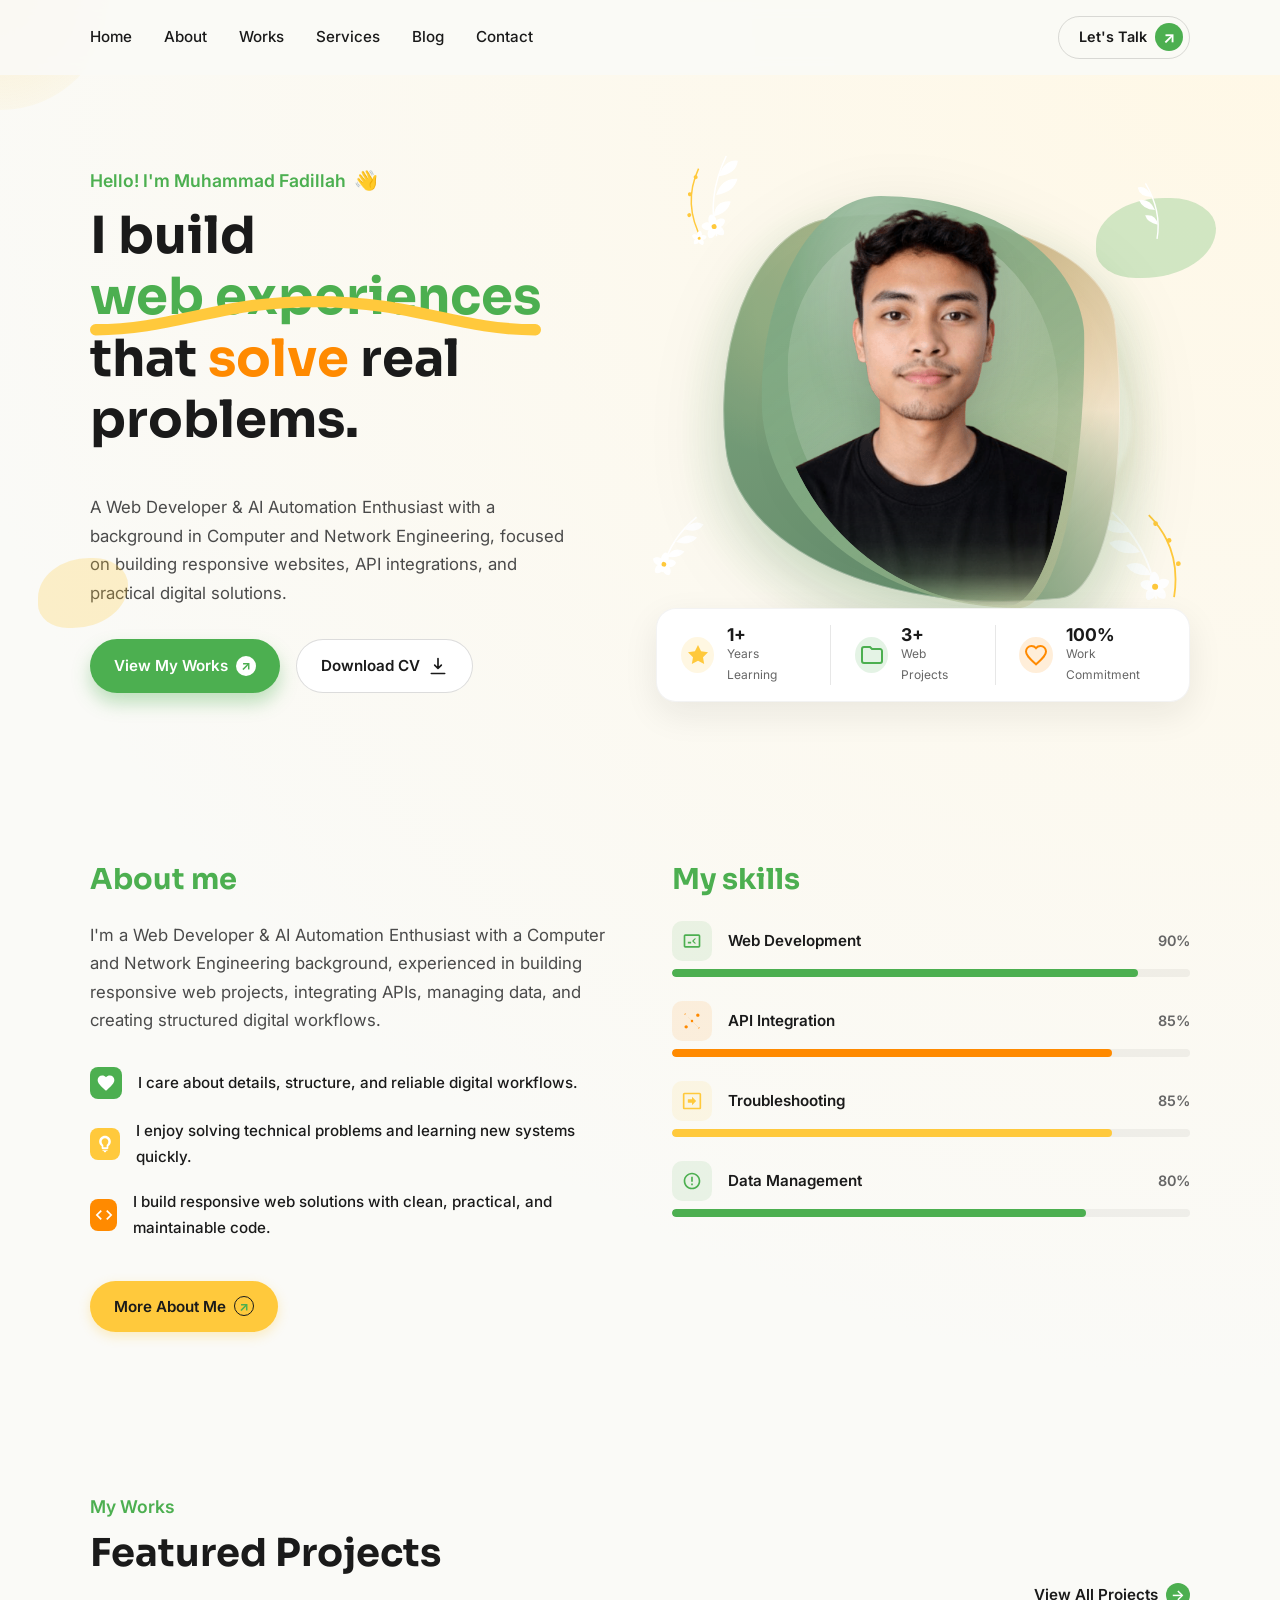
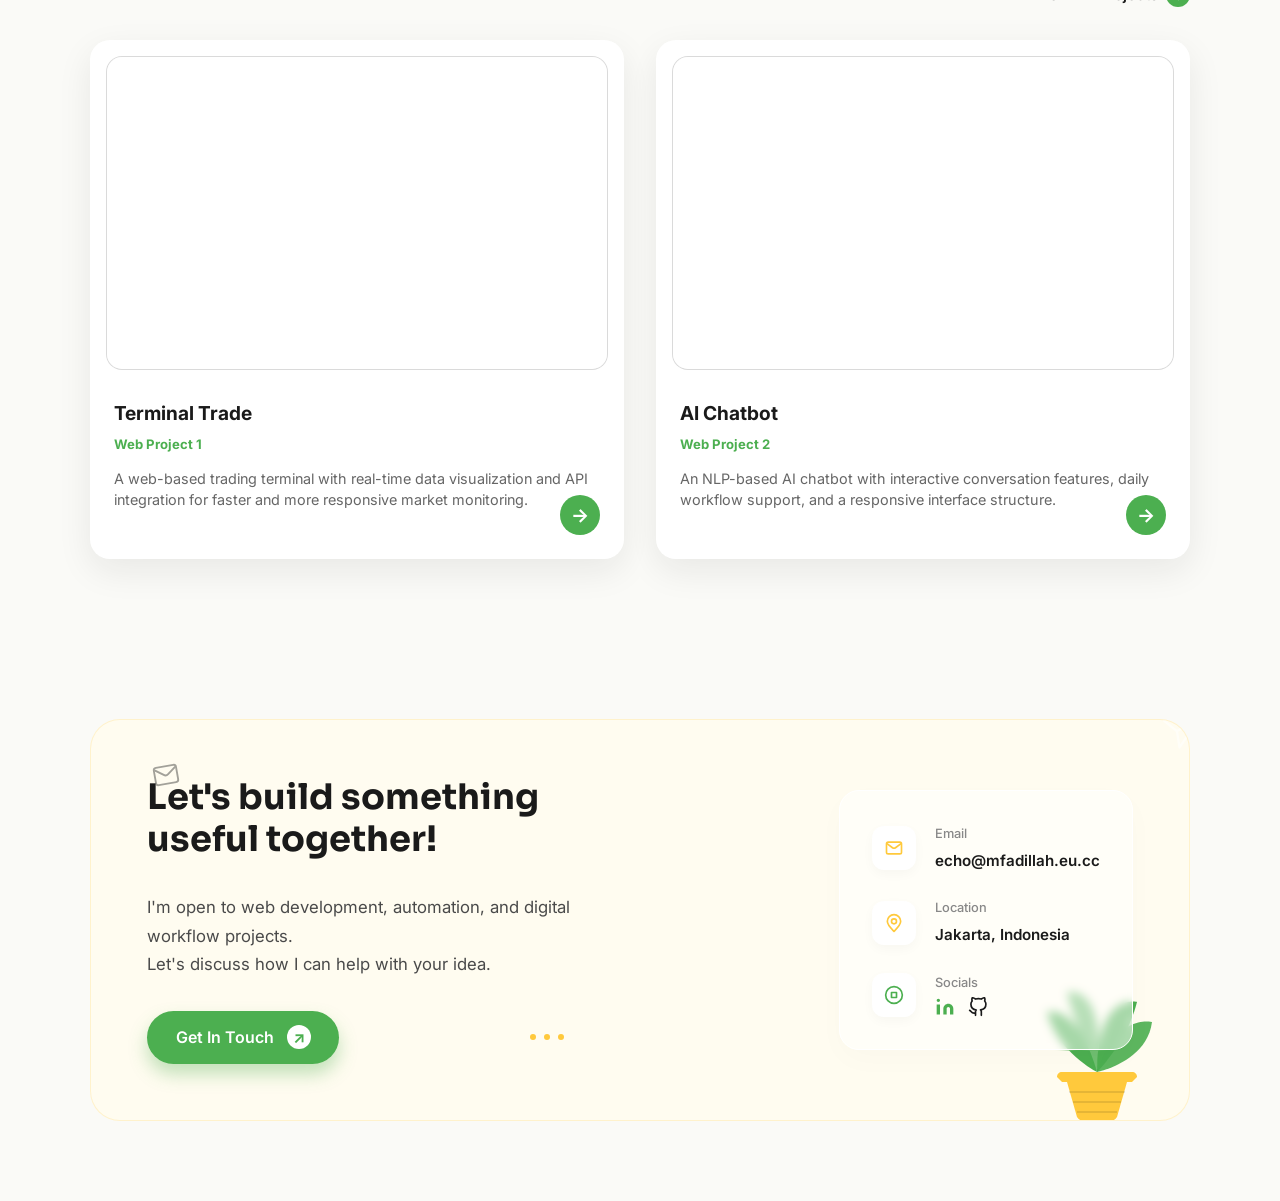
==== index.html @ c25e4ef2 "Update portfolio copywriting to align with CV positioning" ====
<!doctype html>
<html lang="en">
  <head>
    <meta charset="UTF-8" />
    <meta name="viewport" content="width=device-width, initial-scale=1.0" />
    <title>Portfolio Web Developer | Muhammad Fadillah</title>
    <meta
      name="description"
      content="Portfolio Muhammad Fadillah, Web Developer & AI Automation Enthusiast focused on responsive websites, API integration, troubleshooting, and practical digital solutions."
    />
    <link rel="preconnect" href="https://fonts.googleapis.com" />
    <link rel="preconnect" href="https://fonts.gstatic.com" crossorigin />
    <link
      href="https://fonts.googleapis.com/css2?family=Inter:wght@400;500;600;700;800&family=Sora:wght@600;700;800&display=swap"
      rel="stylesheet"
    />
    <link rel="stylesheet" href="css/main.css" />
  </head>
  <body>
    <div class="cursor-glow" aria-hidden="true"></div>
    <div class="garden-leaf leaf-a" aria-hidden="true"></div>
    <div class="garden-leaf leaf-b" aria-hidden="true"></div>

    <header class="site-header">
      <div class="container nav-wrap">

        <nav id="main-nav" aria-label="Navigasi utama">
          <a href="#hero">Home</a>
          <a href="#about">About</a>
          <a href="#projects">Works</a>
          <a href="#services">Services</a>
          <a href="#blog">Blog</a>
          <a href="#contact">Contact</a>
        </nav>

        <div class="header-actions">
          <a href="#contact" class="btn-talk">
            Let's Talk
            <span class="icon-arrow">↗</span>
          </a>
          <button class="menu-toggle" type="button" aria-expanded="false" aria-controls="main-nav" aria-label="Buka navigasi">
            ☰
          </button>
        </div>
      </div>
    </header>

    <main>
      <section id="hero" class="hero section reveal">
        <div class="container hero-grid">
          <div class="hero-copy">
            <div class="hero-greeting">
              <span class="greeting-text">Hello! I'm Muhammad Fadillah</span>
              <span class="greeting-wave">👋</span>
            </div>

            <h1>
              I build <span class="highlight-green">web experiences<svg class="squiggle" width="160" height="20" viewBox="0 0 160 20" fill="none" xmlns="http://www.w3.org/2000/svg"><path d="M2 18C30 18 45 8 80 8C115 8 130 18 158 18" stroke="var(--yellow)" stroke-width="4" stroke-linecap="round"/></svg></span><br>
              that <span class="highlight-orange">solve</span> real problems.
            </h1>

            <p class="hero-desc">
              A Web Developer & AI Automation Enthusiast with a background in Computer and Network Engineering, focused on building responsive websites, API integrations, and practical digital solutions.
            </p>

            <div class="hero-actions">
              <a class="btn btn-primary btn-works" href="#projects">
                View My Works
                <span class="icon-arrow">↗</span>
              </a>
              <a class="btn btn-secondary btn-cv" href="https://drive.google.com/uc?export=download&id=1MNTDYtm-GGRpvyOx5NZyAf50BTJeGDfv" rel="noreferrer noopener">
                Download CV
                <svg width="20" height="20" viewBox="0 0 24 24" fill="none" xmlns="http://www.w3.org/2000/svg">
                  <path d="M12 15V3M12 15L8 11M12 15L16 11M4 21H20" stroke="currentColor" stroke-width="2" stroke-linecap="round" stroke-linejoin="round"/>
                </svg>
              </a>
            </div>
          </div>

          <div class="hero-visual">
            <!-- Top Left Floral -->
            <svg class="floral-svg top-left float-anim" width="100" height="100" viewBox="0 0 200 200" fill="none" xmlns="http://www.w3.org/2000/svg">
              <path d="M50 180 Q 30 100 80 40" stroke="var(--yellow)" stroke-width="3" fill="none" />
              <circle cx="70" cy="55" r="4" fill="var(--yellow)" />
              <circle cx="50" cy="85" r="4" fill="var(--yellow)" />
              <circle cx="38" cy="125" r="4" fill="var(--yellow)" />
              <path d="M80 180 Q 80 100 140 30" stroke="white" stroke-width="3" fill="none" />
              <path d="M85 140 Q 115 140 125 120 Q 95 110 85 140 Z" fill="white" />
              <path d="M100 100 Q 135 105 150 80 Q 120 70 100 100 Z" fill="white" />
              <path d="M115 65 Q 150 70 160 45 Q 135 35 115 65 Z" fill="white" />
              <g transform="translate(80, 160)">
                <path d="M0,0 C-15,-10 -5,-25 0,-25 C5,-25 15,-10 0,0" fill="white" transform="rotate(0)"/>
                <path d="M0,0 C-15,-10 -5,-25 0,-25 C5,-25 15,-10 0,0" fill="white" transform="rotate(72)"/>
                <path d="M0,0 C-15,-10 -5,-25 0,-25 C5,-25 15,-10 0,0" fill="white" transform="rotate(144)"/>
                <path d="M0,0 C-15,-10 -5,-25 0,-25 C5,-25 15,-10 0,0" fill="white" transform="rotate(216)"/>
                <path d="M0,0 C-15,-10 -5,-25 0,-25 C5,-25 15,-10 0,0" fill="white" transform="rotate(288)"/>
                <circle cx="0" cy="0" r="5" fill="var(--yellow)"/>
              </g>
              <g transform="translate(45, 175) scale(0.6)">
                <path d="M0,0 C-15,-10 -5,-25 0,-25 C5,-25 15,-10 0,0" fill="white" transform="rotate(20)"/>
                <path d="M0,0 C-15,-10 -5,-25 0,-25 C5,-25 15,-10 0,0" fill="white" transform="rotate(92)"/>
                <path d="M0,0 C-15,-10 -5,-25 0,-25 C5,-25 15,-10 0,0" fill="white" transform="rotate(164)"/>
                <path d="M0,0 C-15,-10 -5,-25 0,-25 C5,-25 15,-10 0,0" fill="white" transform="rotate(236)"/>
                <path d="M0,0 C-15,-10 -5,-25 0,-25 C5,-25 15,-10 0,0" fill="white" transform="rotate(308)"/>
                <circle cx="0" cy="0" r="5" fill="var(--yellow)"/>
              </g>
            </svg>

            <!-- Top Right Floral -->
            <svg class="floral-svg top-right float-anim-delayed" width="70" height="70" viewBox="0 0 200 200" fill="none" xmlns="http://www.w3.org/2000/svg">
              <path d="M80 180 Q 80 100 140 30" stroke="white" stroke-width="4" fill="none" />
              <path d="M85 140 Q 115 140 125 120 Q 95 110 85 140 Z" fill="white" />
              <path d="M100 100 Q 135 105 150 80 Q 120 70 100 100 Z" fill="white" />
              <path d="M115 65 Q 150 70 160 45 Q 135 35 115 65 Z" fill="white" />
            </svg>

            <!-- Bottom Left Floral -->
            <svg class="floral-svg bottom-left float-anim-delayed" width="80" height="80" viewBox="0 0 200 200" fill="none" xmlns="http://www.w3.org/2000/svg">
               <path d="M80 180 Q 80 100 140 30" stroke="white" stroke-width="4" fill="none" />
              <path d="M85 140 Q 115 140 125 120 Q 95 110 85 140 Z" fill="white" />
              <path d="M100 100 Q 135 105 150 80 Q 120 70 100 100 Z" fill="white" />
              <path d="M115 65 Q 150 70 160 45 Q 135 35 115 65 Z" fill="white" />
              <g transform="translate(80, 160) scale(1.2)">
                <path d="M0,0 C-15,-10 -5,-25 0,-25 C5,-25 15,-10 0,0" fill="white" transform="rotate(0)"/>
                <path d="M0,0 C-15,-10 -5,-25 0,-25 C5,-25 15,-10 0,0" fill="white" transform="rotate(72)"/>
                <path d="M0,0 C-15,-10 -5,-25 0,-25 C5,-25 15,-10 0,0" fill="white" transform="rotate(144)"/>
                <path d="M0,0 C-15,-10 -5,-25 0,-25 C5,-25 15,-10 0,0" fill="white" transform="rotate(216)"/>
                <path d="M0,0 C-15,-10 -5,-25 0,-25 C5,-25 15,-10 0,0" fill="white" transform="rotate(288)"/>
                <circle cx="0" cy="0" r="5" fill="var(--yellow)"/>
              </g>
            </svg>

            <!-- Bottom Right Floral -->
            <svg class="floral-svg bottom-right float-anim" width="120" height="120" viewBox="0 0 200 200" fill="none" xmlns="http://www.w3.org/2000/svg">
              <path d="M50 180 Q 30 100 80 40" stroke="var(--yellow)" stroke-width="3" fill="none" />
              <circle cx="70" cy="55" r="4" fill="var(--yellow)" />
              <circle cx="50" cy="85" r="4" fill="var(--yellow)" />
              <circle cx="38" cy="125" r="4" fill="var(--yellow)" />
              <path d="M80 180 Q 80 100 140 30" stroke="white" stroke-width="3" fill="none" />
              <path d="M85 140 Q 115 140 125 120 Q 95 110 85 140 Z" fill="white" />
              <path d="M100 100 Q 135 105 150 80 Q 120 70 100 100 Z" fill="white" />
              <path d="M115 65 Q 150 70 160 45 Q 135 35 115 65 Z" fill="white" />
              <g transform="translate(80, 160)">
                <path d="M0,0 C-15,-10 -5,-25 0,-25 C5,-25 15,-10 0,0" fill="white" transform="rotate(0)"/>
                <path d="M0,0 C-15,-10 -5,-25 0,-25 C5,-25 15,-10 0,0" fill="white" transform="rotate(72)"/>
                <path d="M0,0 C-15,-10 -5,-25 0,-25 C5,-25 15,-10 0,0" fill="white" transform="rotate(144)"/>
                <path d="M0,0 C-15,-10 -5,-25 0,-25 C5,-25 15,-10 0,0" fill="white" transform="rotate(216)"/>
                <path d="M0,0 C-15,-10 -5,-25 0,-25 C5,-25 15,-10 0,0" fill="white" transform="rotate(288)"/>
                <circle cx="0" cy="0" r="5" fill="var(--yellow)"/>
              </g>
            </svg>

            <div class="hero-photo-wrap">
              <div class="blob-bg"></div>
              <img src="images/my_photo_nobg.png" alt="Muhammad Fadillah" loading="lazy" />
            </div>

            <div class="stats-bar">
              <div class="stat-item">
                <div class="stat-icon icon-star">
                  <svg width="24" height="24" viewBox="0 0 24 24" fill="none" xmlns="http://www.w3.org/2000/svg">
                    <path d="M12 2L15.09 8.26L22 9.27L17 14.14L18.18 21.02L12 17.77L5.82 21.02L7 14.14L2 9.27L8.91 8.26L12 2Z" fill="#ffc93c"/>
                  </svg>
                </div>
                <div class="stat-text">
                  <span class="stat-number">1+</span>
                  <span class="stat-label">Years Learning</span>
                </div>
              </div>

              <div class="stat-divider"></div>

              <div class="stat-item">
                <div class="stat-icon icon-folder">
                  <svg width="24" height="24" viewBox="0 0 24 24" fill="none" xmlns="http://www.w3.org/2000/svg">
                    <path d="M20 6H12L10 4H4C2.9 4 2.01 4.9 2.01 6L2 18C2 19.1 2.9 20 4 20H20C21.1 20 22 19.1 22 18V8C22 6.9 21.1 6 20 6Z" stroke="#4caf50" stroke-width="2" fill="none"/>
                  </svg>
                </div>
                <div class="stat-text">
                  <span class="stat-number">3+</span>
                  <span class="stat-label">Web Projects</span>
                </div>
              </div>

              <div class="stat-divider"></div>

              <div class="stat-item">
                <div class="stat-icon icon-heart">
                  <svg width="24" height="24" viewBox="0 0 24 24" fill="none" xmlns="http://www.w3.org/2000/svg">
                    <path d="M12 21.35L10.55 20.03C5.4 15.36 2 12.28 2 8.5C2 5.42 4.42 3 7.5 3C9.24 3 10.91 3.81 12 5.09C13.09 3.81 14.76 3 16.5 3C19.58 3 22 5.42 22 8.5C22 12.28 18.6 15.36 13.45 20.04L12 21.35Z" stroke="#ff8a00" stroke-width="2" fill="none"/>
                  </svg>
                </div>
                <div class="stat-text">
                  <span class="stat-number">100%</span>
                  <span class="stat-label">Work Commitment</span>
                </div>
              </div>
            </div>

          </div>
        </div>
      </section>

      <section id="about" class="section reveal">
        <div class="container about-skills-split">

          <div class="about-me-column">
            <h2>About me</h2>
            <p>
              I'm a Web Developer & AI Automation Enthusiast with a Computer and Network Engineering background, experienced in building responsive web projects, integrating APIs, managing data, and creating structured digital workflows.
            </p>

            <ul class="about-features">
              <li>
                <div class="feature-icon bg-green">
                  <svg width="20" height="20" viewBox="0 0 24 24" fill="none" xmlns="http://www.w3.org/2000/svg">
                    <path d="M12 21.35L10.55 20.03C5.4 15.36 2 12.28 2 8.5C2 5.42 4.42 3 7.5 3C9.24 3 10.91 3.81 12 5.09C13.09 3.81 14.76 3 16.5 3C19.58 3 22 5.42 22 8.5C22 12.28 18.6 15.36 13.45 20.04L12 21.35Z" fill="white"/>
                  </svg>
                </div>
                <span>I care about details, structure, and reliable digital workflows.</span>
              </li>
              <li>
                <div class="feature-icon bg-yellow">
                  <svg width="20" height="20" viewBox="0 0 24 24" fill="none" xmlns="http://www.w3.org/2000/svg">
                    <path d="M12 2C8.13 2 5 5.13 5 9C5 11.38 6.19 13.47 8 14.74V17C8 17.55 8.45 18 9 18H15C15.55 18 16 17.55 16 17V14.74C17.81 13.47 19 11.38 19 9C19 5.13 15.87 2 12 2ZM14 13.11V16H10V13.11C8.75 12.23 8 10.7 8 9C8 6.79 9.79 5 12 5C14.21 5 16 6.79 16 9C16 10.7 15.25 12.23 14 13.11ZM12 22C12.83 22 13.5 21.33 13.5 20.5H10.5C10.5 21.33 11.17 22 12 22ZM15 19H9V20H15V19Z" fill="white"/>
                  </svg>
                </div>
                <span>I enjoy solving technical problems and learning new systems quickly.</span>
              </li>
              <li>
                <div class="feature-icon bg-orange">
                  <svg width="20" height="20" viewBox="0 0 24 24" fill="none" xmlns="http://www.w3.org/2000/svg">
                    <path d="M9.4 16.6L4.8 12L9.4 7.4L8 6L2 12L8 18L9.4 16.6ZM14.6 16.6L19.2 12L14.6 7.4L16 6L22 12L16 18L14.6 16.6Z" fill="white"/>
                  </svg>
                </div>
                <span>I build responsive web solutions with clean, practical, and maintainable code.</span>
              </li>
            </ul>

            <a class="btn btn-primary btn-more-about" href="#contact">
              More About Me
              <span class="icon-arrow">↗</span>
            </a>
          </div>

          <div class="skills-column">
            <h2>My skills</h2>

            <div class="skills-list">
              <!-- Skill 1 -->
              <div class="skill-item">
                <div class="skill-info">
                  <div class="skill-icon-wrap bg-green-light">
                    <svg width="20" height="20" viewBox="0 0 24 24" fill="none" xmlns="http://www.w3.org/2000/svg">
                      <path d="M20 4H4C2.9 4 2.01 4.9 2.01 6L2 18C2 19.1 2.9 20 4 20H20C21.1 20 22 19.1 22 18V6C22 4.9 21.1 4 20 4ZM20 18H4V6H20V18ZM12 12L15 15H17L14 12L17 9H15L12 12ZM7 15H11V13H7V15Z" fill="var(--sage)"/>
                    </svg>
                  </div>
                  <span class="skill-name">Web Development</span>
                  <span class="skill-percent">90%</span>
                </div>
                <div class="skill-bar-bg">
                  <div class="skill-bar-fill fill-green" style="width: 90%;"></div>
                </div>
              </div>

              <!-- Skill 2 -->
              <div class="skill-item">
                <div class="skill-info">
                  <div class="skill-icon-wrap bg-orange-light">
                    <svg width="20" height="20" viewBox="0 0 24 24" fill="none" xmlns="http://www.w3.org/2000/svg">
                      <path d="M19.29 20.71C19.68 21.1 20.32 21.1 20.71 20.71C21.1 20.32 21.1 19.68 20.71 19.29L19.29 20.71ZM3.29 4.71C2.9 4.32 2.9 3.68 3.29 3.29C3.68 2.9 4.32 2.9 4.71 3.29L3.29 4.71ZM19.29 19.29L3.29 3.29L4.71 4.71L20.71 20.71L19.29 19.29Z" fill="var(--orange)"/>
                      <path d="M5 21C3.9 21 3 20.1 3 19C3 17.9 3.9 17 5 17C6.1 17 7 17.9 7 19C7 20.1 6.1 21 5 21ZM19 7C20.1 7 21 6.1 21 5C21 3.9 20.1 3 19 3C17.9 3 17 3.9 17 5C17 6.1 17.9 7 19 7ZM10.5 12C10.5 11.17 11.17 10.5 12 10.5C12.83 10.5 13.5 11.17 13.5 12C13.5 12.83 12.83 13.5 12 13.5C11.17 13.5 10.5 12.83 10.5 12Z" fill="var(--orange)"/>
                    </svg>
                  </div>
                  <span class="skill-name">API Integration</span>
                  <span class="skill-percent">85%</span>
                </div>
                <div class="skill-bar-bg">
                  <div class="skill-bar-fill fill-orange" style="width: 85%;"></div>
                </div>
              </div>

              <!-- Skill 3 -->
              <div class="skill-item">
                <div class="skill-info">
                  <div class="skill-icon-wrap bg-yellow-light">
                    <svg width="20" height="20" viewBox="0 0 24 24" fill="none" xmlns="http://www.w3.org/2000/svg">
                      <path d="M21 2H3C1.9 2 1 2.9 1 4V20C1 21.1 1.9 22 3 22H21C22.1 22 23 21.1 23 20V4C23 2.9 22.1 2 21 2ZM21 20H3V4H21V20Z" fill="var(--yellow)"/>
                      <path d="M12 17L17 12L12 7V10H7V14H12V17Z" fill="var(--yellow)"/>
                    </svg>
                  </div>
                  <span class="skill-name">Troubleshooting</span>
                  <span class="skill-percent">85%</span>
                </div>
                <div class="skill-bar-bg">
                  <div class="skill-bar-fill fill-yellow" style="width: 85%;"></div>
                </div>
              </div>

              <!-- Skill 4 -->
              <div class="skill-item">
                <div class="skill-info">
                  <div class="skill-icon-wrap bg-green-light">
                    <svg width="20" height="20" viewBox="0 0 24 24" fill="none" xmlns="http://www.w3.org/2000/svg">
                      <path d="M11 15H13V17H11V15ZM11 7H13V13H11V7ZM12 2C6.48 2 2 6.48 2 12C2 17.52 6.48 22 12 22C17.52 22 22 17.52 22 12C22 6.48 17.52 2 12 2ZM12 20C7.59 20 4 16.41 4 12C4 7.59 7.59 4 12 4C16.41 4 20 7.59 20 12C20 16.41 16.41 20 12 20Z" fill="var(--sage)"/>
                    </svg>
                  </div>
                  <span class="skill-name">Data Management</span>
                  <span class="skill-percent">80%</span>
                </div>
                <div class="skill-bar-bg">
                  <div class="skill-bar-fill fill-green" style="width: 80%;"></div>
                </div>
              </div>

            </div>
          </div>

        </div>
      </section>

      <section id="projects" class="section reveal">
        <div class="container">
          <div class="section-header">
            <div>
              <p class="section-subtitle">My Works</p>
              <h2>Featured Projects</h2>
            </div>
            <a href="#projects" class="btn-view-all">View All Projects <span class="icon-arrow">→</span></a>
          </div>
          <div id="project-list" class="project-grid"></div>
        </div>
      </section>

      <section id="contact" class="section reveal">
        <div class="container">
          <div class="bottom-cta-wrap">

            <div class="cta-left">
              <h2>
                Let's build something useful together!
              </h2>
              <p>
                I'm open to web development, automation, and digital workflow projects.<br>
                Let's discuss how I can help with your idea.
              </p>
              <a class="btn btn-primary btn-get-in-touch" href="#email-link">
                Get In Touch
                <span class="icon-arrow">↗</span>
              </a>

              <!-- Paper Plane Doodle -->
              <svg class="doodle doodle-plane" width="60" height="40" viewBox="0 0 24 24" fill="none" xmlns="http://www.w3.org/2000/svg">
                <path d="M22 2L11 13M22 2L15 22L11 13M22 2L2 9L11 13" stroke="white" stroke-width="1.5" stroke-linecap="round" stroke-linejoin="round"/>
              </svg>
            </div>

            <div class="cta-right">
              <div class="contact-info-list">
                <div class="contact-item">
                  <div class="contact-icon">
                    <svg width="20" height="20" viewBox="0 0 24 24" fill="none" xmlns="http://www.w3.org/2000/svg">
                      <path d="M4 7.00005L10.2 11.65C11.2667 12.45 12.7333 12.45 13.8 11.65L20 7" stroke="#ffc93c" stroke-width="2" stroke-linecap="round" stroke-linejoin="round"/>
                      <rect x="3" y="5" width="18" height="14" rx="2" stroke="#ffc93c" stroke-width="2" stroke-linecap="round"/>
                    </svg>
                  </div>
                  <div class="contact-text">
                    <span class="contact-label">Email</span>
                    <a id="email-link" href="#" class="contact-value">echo@mfadillah.eu.cc</a>
                  </div>
                </div>

                <div class="contact-item">
                  <div class="contact-icon">
                    <svg width="20" height="20" viewBox="0 0 24 24" fill="none" xmlns="http://www.w3.org/2000/svg">
                      <path d="M12 13C13.6569 13 15 11.6569 15 10C15 8.34315 13.6569 7 12 7C10.3431 7 9 8.34315 9 10C9 11.6569 10.3431 13 12 13Z" stroke="#ffc93c" stroke-width="2" stroke-linecap="round" stroke-linejoin="round"/>
                      <path d="M12 22C16 18 20 14.4183 20 10C20 5.58172 16.4183 2 12 2C7.58172 2 4 5.58172 4 10C4 14.4183 8 18 12 22Z" stroke="#ffc93c" stroke-width="2" stroke-linecap="round" stroke-linejoin="round"/>
                    </svg>
                  </div>
                  <div class="contact-text">
                    <span class="contact-label">Location</span>
                    <span class="contact-value">Jakarta, Indonesia</span>
                  </div>
                </div>

                <div class="contact-item">
                  <div class="contact-icon">
                    <svg width="20" height="20" viewBox="0 0 24 24" fill="none" xmlns="http://www.w3.org/2000/svg">
                      <path d="M12 22C17.5228 22 22 17.5228 22 12C22 6.47715 17.5228 2 12 2C6.47715 2 2 6.47715 2 12C2 17.5228 6.47715 22 12 22Z" stroke="#4caf50" stroke-width="2" stroke-linecap="round" stroke-linejoin="round"/>
                      <path d="M15 9H9V15H15V9Z" stroke="#4caf50" stroke-width="2" stroke-linecap="round" stroke-linejoin="round"/>
                    </svg>
                  </div>
                  <div class="contact-text">
                    <span class="contact-label">Socials</span>
                    <div class="social-links">
                      <a id="linkedin-link" href="#" target="_blank" rel="noreferrer noopener nofollow" class="social-icon">
                        <svg width="20" height="20" viewBox="0 0 24 24" fill="none" xmlns="http://www.w3.org/2000/svg">
                          <path d="M16 8C17.5913 8 19.1174 8.63214 20.2426 9.75736C21.3679 10.8826 22 12.4087 22 14V21H18V14C18 13.4696 17.7893 12.9609 17.4142 12.5858C17.0391 12.2107 16.5304 12 16 12C15.4696 12 14.9609 12.2107 14.5858 12.5858C14.2107 12.9609 14 13.4696 14 14V21H10V14C10 12.4087 10.6321 10.8826 11.7574 9.75736C12.8826 8.63214 14.4087 8 16 8Z" fill="var(--sage)"/>
                          <path d="M6 9H2V21H6V9Z" fill="var(--sage)"/>
                          <path d="M4 6C5.10457 6 6 5.10457 6 4C6 2.89543 5.10457 2 4 2C2.89543 2 2 2.89543 2 4C2 5.10457 2.89543 6 4 6Z" fill="var(--sage)"/>
                        </svg>
                      </a>
                      <a id="github-link" href="https://github.com/CoderMisaki/" target="_blank" rel="noreferrer noopener nofollow" class="social-icon">
                        <svg width="20" height="20" viewBox="0 0 24 24" fill="none" xmlns="http://www.w3.org/2000/svg">
                          <path d="M9 19C4 20.5 4 16.5 2 16M16 22V18.13C16.0375 17.6531 15.9731 17.1736 15.811 16.7239C15.6489 16.2742 15.3929 15.8647 15.06 15.53C18.2 15.17 21.5 13.97 21.5 8.52C21.4997 7.12383 20.9627 5.7812 20 4.77C20.4559 3.54851 20.4236 2.19835 19.91 1C19.91 1 18.73 0.65 16 2.48C13.708 1.85882 11.292 1.85882 9 2.48C6.27 0.65 5.09 1 5.09 1C4.57638 2.19835 4.54413 3.54851 5 4.77C4.03012 5.7887 3.49251 7.14345 3.5 8.55C3.5 13.97 6.8 15.16 9.94 15.55C9.611 15.89 9.35725 16.3034 9.19777 16.759C9.03829 17.2145 8.97746 17.7001 9.02001 18.18V22" stroke="var(--ink)" stroke-width="2" stroke-linecap="round" stroke-linejoin="round"/>
                        </svg>
                      </a>
                    </div>
                  </div>
                </div>
              </div>
            </div>

            <!-- Plant Vector Illustration -->
            <div class="plant-illustration">
              <svg width="120" height="150" viewBox="0 0 120 150" fill="none" xmlns="http://www.w3.org/2000/svg">
                <!-- Pot -->
                <path d="M30 110 L40 145 C42 148 46 150 50 150 L70 150 C74 150 78 148 80 145 L90 110 Z" fill="var(--yellow)" />
                <path d="M25 100 L95 100 C98 100 100 102 100 105 L95 110 L25 110 L20 105 C20 102 22 100 25 100 Z" fill="var(--yellow)" />
                <!-- Leaves -->
                <path d="M60 100 C60 100 20 80 10 40 C10 40 40 30 60 100 Z" fill="var(--sage)" />
                <path d="M60 100 C60 100 40 60 30 20 C30 20 70 10 60 100 Z" fill="var(--sage)" opacity="0.8"/>
                <path d="M60 100 C60 100 90 70 100 30 C100 30 60 20 60 100 Z" fill="var(--sage)" />
                <path d="M60 100 C60 100 110 90 115 50 C115 50 80 40 60 100 Z" fill="var(--sage)" opacity="0.9"/>
                <!-- Pot details -->
                <line x1="32" y1="120" x2="88" y2="120" stroke="rgba(0,0,0,0.1)" stroke-width="2"/>
                <line x1="36" y1="130" x2="84" y2="130" stroke="rgba(0,0,0,0.1)" stroke-width="2"/>
                <line x1="40" y1="140" x2="80" y2="140" stroke="rgba(0,0,0,0.1)" stroke-width="2"/>
              </svg>
            </div>

            <svg class="doodle doodle-envelope" width="40" height="30" viewBox="0 0 24 24" fill="none" xmlns="http://www.w3.org/2000/svg">
               <path d="M4 7.00005L10.2 11.65C11.2667 12.45 12.7333 12.45 13.8 11.65L20 7" stroke="var(--ink)" stroke-width="1.5" stroke-linecap="round" stroke-linejoin="round"/>
               <rect x="3" y="5" width="18" height="14" rx="2" stroke="var(--ink)" stroke-width="1.5" stroke-linecap="round"/>
            </svg>
            <div class="doodle doodle-dots-yellow">
              <span></span><span></span><span></span>
            </div>
          </div>
        </div>
      </section>
    </main>

    <script type="module" src="js/main.js"></script>
  </body>
</html>
---- css/main.css ----
:root {
  --milk: #fafaf7;
  --sage: #4caf50;
  --yellow: #ffc93c;
  --orange: #ff8a00;
  --ink: #1a1a1a;
  --card: #fffdf8;
  --shadow: 0 12px 35px rgba(26, 26, 26, 0.08);
}
* { box-sizing: border-box; }
html { scroll-behavior: smooth; }
:focus-visible { outline: 2px solid var(--sage); outline-offset: 4px; border-radius: 4px; }
body {
  margin: 0;
  font-family: Inter, sans-serif;
  color: var(--ink);
  background: radial-gradient(circle at top right, #fff8e6, var(--milk) 45%);
  line-height: 1.7;
  overflow-x: hidden;
}
.container { width: min(1100px, 92%); margin: 0 auto; }
.site-header { position: sticky; top: 0; backdrop-filter: blur(8px); background: rgba(250,250,247,.9); z-index: 10; border: none; padding: 0.5rem 0; }
.nav-wrap { position: relative; display: flex; justify-content: space-between; align-items: center; padding: 0.5rem 0; }
.brand-wrap { display: flex; align-items: center; gap: 0.5rem; }
.brand { font-family: Sora, sans-serif; font-weight: 700; text-decoration: none; color: var(--ink); font-size: 1.1rem; }
nav { display: flex; gap: 2rem; align-items: center; }
nav a { color: var(--ink); text-decoration: none; font-weight: 500; font-size: 0.95rem; position: relative; }
nav a.active::after, nav a:hover::after { content: ''; position: absolute; bottom: -4px; left: 0; width: 100%; height: 2px; background: var(--yellow); border-radius: 2px; }
.header-actions { display: flex; align-items: center; gap: 1rem; }
.btn-talk { display: inline-flex; align-items: center; gap: 0.5rem; border: 1px solid rgba(26,26,26,.15); border-radius: 999px; padding: 0.4rem 0.4rem 0.4rem 1.2rem; text-decoration: none; font-weight: 600; color: var(--ink); font-size: 0.9rem; transition: all 0.3s ease; }
.btn-talk:hover { background: var(--card); transform: translateY(-2px); box-shadow: 0 4px 12px rgba(26,26,26,0.05); }
.btn-talk .icon-arrow { display: inline-flex; align-items: center; justify-content: center; background: var(--sage); color: white; width: 28px; height: 28px; border-radius: 50%; font-size: 1rem; font-weight: bold; }
.menu-toggle { display:none; border:1px solid rgba(26,26,26,.2); background:white; border-radius:10px; padding:.35rem .65rem; font-size:1.1rem; cursor: pointer; }
.section { padding: 5rem 0; }
h1,h2,h3 { font-family: Sora, sans-serif; line-height: 1.2; margin-top: 0; }
h1 { font-size: clamp(2rem, 4vw, 3.8rem); }
h2 { font-size: clamp(1.6rem, 3vw, 2.4rem); }
.hero-grid { display: grid; grid-template-columns: 1fr 1fr; gap: 2rem; align-items: center; }
.hero-greeting { display: flex; align-items: center; gap: 0.5rem; color: var(--sage); font-weight: 600; font-size: 1.1rem; margin-bottom: 0.5rem; }
.greeting-wave { font-size: 1.2rem; animation: wave 2.5s infinite; transform-origin: 70% 70%; }
@keyframes wave { 0% { transform: rotate( 0.0deg) } 10% { transform: rotate(14.0deg) } 20% { transform: rotate(-8.0deg) } 30% { transform: rotate(14.0deg) } 40% { transform: rotate(-4.0deg) } 50% { transform: rotate(10.0deg) } 60% { transform: rotate( 0.0deg) } 100% { transform: rotate( 0.0deg) } }
.highlight-green { color: var(--sage); position: relative; display: inline-block; }
.highlight-orange { color: var(--orange); }
.squiggle { position: absolute; bottom: -8px; left: 0; width: 100%; height: auto; pointer-events: none; }
.hero-copy p { font-size: 1.05rem; color: #4a4a4a; max-width: 90%; }
.btn { border-radius: 999px; padding: .8rem 1.5rem; text-decoration: none; font-weight:600; display:inline-flex; align-items: center; gap: 0.5rem; transition: transform .25s ease, box-shadow .25s ease; font-size: 0.95rem; }
.btn:hover { transform: translateY(-3px) scale(1.01); }
.btn-primary { background: var(--sage); color: white; box-shadow: 0 10px 18px rgba(76,175,80,.35); }
.btn-primary .icon-arrow { background: white; color: var(--sage); width: 20px; height: 20px; border-radius: 50%; display: flex; align-items: center; justify-content: center; font-size: 0.8rem; font-weight: bold; }
.btn-secondary { background: white; color: var(--ink); border: 1px solid rgba(26,26,26,.15); }
.hero-actions { display: flex; gap: 1rem; margin-top: 2rem; flex-wrap: wrap; }
.hero-visual { position: relative; display: flex; flex-direction: column; align-items: center; }
.hero-photo-wrap {
  position: relative;
  width: 100%;
  max-width: 340px;
  aspect-ratio: 3 / 4;
  display: flex;
  align-items: flex-end;
  justify-content: center;
  margin-bottom: 2rem;
  z-index: 1;
  isolation: isolate;
  filter: drop-shadow(0 22px 35px rgba(26, 26, 26, 0.12));
}

.hero-photo-wrap::before {
  content: "";
  position: absolute;
  width: 118%;
  height: 89%;
  left: 50%;
  bottom: -1%;
  transform: translateX(-50%) rotate(-6deg);
  border-radius: 33% 67% 21% 79% / 54% 34% 66% 46%;
  background:
    radial-gradient(ellipse at 24% 20%, rgba(241, 210, 142, 0.18) 0 12%, transparent 36%),
    radial-gradient(ellipse at 79% 36%, rgba(238, 170, 102, 0.14) 0 10%, transparent 31%),
    radial-gradient(ellipse at 64% 78%, rgba(113, 163, 111, 0.28) 0 17%, transparent 42%),
    conic-gradient(
      from 182deg,
      #557f5e 0deg,
      #729d75 129deg,
      #c9b586 220deg,
      #f1e4cb 274deg,
      #557f5e 360deg
    );
  opacity: 0.92;
  z-index: -3;
  box-shadow:
    inset 0 0 0 1px rgba(255, 255, 255, 0.32),
    0 24px 60px rgba(76, 175, 80, 0.2);
  animation: blobBreath 8s ease-in-out infinite;
}

.hero-photo-wrap::after {
  content: "";
  position: absolute;
  width: 79%;
  height: 64%;
  right: -10%;
  bottom: 12%;
  border-radius: 61% 39% 70% 30% / 43% 59% 41% 57%;
  background:
    radial-gradient(circle at 35% 38%, rgba(255, 251, 241, 0.56) 0 26%, rgba(255, 251, 241, 0.12) 58%, transparent 74%),
    linear-gradient(145deg, rgba(246, 236, 216, 0.54), rgba(255, 255, 255, 0.16));
  border: 1px solid rgba(255, 255, 255, 0.3);
  filter: blur(2px);
  box-shadow: 0 14px 32px rgba(201, 181, 134, 0.22);
  z-index: -4;
  transform: rotate(-10deg);
}

.blob-bg {
  position: absolute;
  bottom: 0;
  left: 50%;
  width: 95%;
  height: 91%;
  transform: translateX(-50%);
  border-radius: 37% 63% 20% 80% / 49% 35% 65% 51%;
  background:
    linear-gradient(148deg, rgba(255, 255, 255, 0.24), rgba(255, 255, 255, 0)),
    radial-gradient(ellipse at 36% 18%, rgba(255, 255, 255, 0.32), transparent 30%),
    radial-gradient(ellipse at 77% 72%, rgba(236, 204, 141, 0.14), transparent 38%),
    linear-gradient(138deg, rgba(83, 140, 93, 0.92), rgba(123, 165, 120, 0.84) 62%, rgba(220, 200, 160, 0.36));
  z-index: -2;
  overflow: hidden;
  transition:
    transform 0.7s cubic-bezier(0.22, 1, 0.36, 1),
    border-radius 0.7s cubic-bezier(0.22, 1, 0.36, 1),
    filter 0.7s ease;
}

.blob-bg::before {
  content: "";
  position: absolute;
  inset: 7% 8% 9%;
  border-radius: 45% 55% 32% 68% / 42% 49% 51% 58%;
  background:
    radial-gradient(ellipse at 66% 24%, rgba(255, 255, 255, 0.26), transparent 34%),
    radial-gradient(ellipse at 24% 76%, rgba(250, 250, 247, 0.2), transparent 34%),
    linear-gradient(160deg, rgba(255, 253, 246, 0.25), rgba(255, 255, 255, 0));
  opacity: 0.78;
}

.hero-photo-wrap img {
  width: 89%;
  height: 89%;
  object-fit: cover;
  object-position: center 82%;
  border-radius: 39% 61% 22% 78% / 39% 41% 59% 61%;
  position: relative;
  z-index: 10;
  transform: translateY(-2px);
  transition:
    transform 0.7s cubic-bezier(0.22, 1, 0.36, 1),
    filter 0.7s ease,
    border-radius 0.7s ease;
  -webkit-mask-image: linear-gradient(to bottom, #000 0, #000 76%, rgba(0, 0, 0, 0.94) 84%, rgba(0, 0, 0, 0.68) 92%, transparent 100%);
  mask-image: linear-gradient(to bottom, #000 0, #000 76%, rgba(0, 0, 0, 0.94) 84%, rgba(0, 0, 0, 0.68) 92%, transparent 100%);
  filter:
    saturate(1.01)
    contrast(1.02)
    drop-shadow(0 18px 24px rgba(26, 26, 26, 0.16));
}

.hero-photo-wrap:hover .blob-bg {
  transform: translateX(-50%) scale(1.025) rotate(1deg);
  border-radius: 34% 66% 25% 75% / 54% 38% 62% 46%;
  filter: saturate(1.04);
}

.hero-photo-wrap:hover img {
  transform: translateY(0) scale(1.035);
  border-radius: 45% 55% 24% 76% / 43% 44% 56% 57%;
}

@keyframes blobBreath {
  0%,
  100% {
    transform: translateX(-50%) rotate(-6deg) scale(1);
    border-radius: 33% 67% 21% 79% / 54% 34% 66% 46%;
  }

  50% {
    transform: translateX(-50%) rotate(0deg) scale(1.018);
    border-radius: 43% 57% 30% 70% / 45% 56% 44% 55%;
  }
}

@media (max-width: 850px) {
  .hero-photo-wrap {
    max-width: 252px;
    margin-inline: auto;
    margin-top: 1rem;
    filter: drop-shadow(0 18px 28px rgba(26, 26, 26, 0.1));
  }

  .hero-photo-wrap::before {
    width: 108%;
    height: 84%;
  }

  .hero-photo-wrap::after {
    width: 58%;
    height: 50%;
    right: -2%;
    bottom: 14%;
    filter: blur(1.5px);
  }

  .hero-photo-wrap img {
    width: 86%;
    height: 86%;
    transform: translateY(-1px);
  }
}

@media (prefers-reduced-motion: reduce) {
  .hero-photo-wrap::before {
    animation: none !important;
  }

  .hero-photo-wrap:hover .blob-bg,
  .hero-photo-wrap:hover img {
    transform: none;
  }
}

.floral-svg {
  position: absolute;
  pointer-events: none;
  z-index: 0;
}
.floral-svg.top-left { top: -10px; left: 10px; transform: rotate(-15deg); }
.floral-svg.top-right { top: 20px; right: 0px; transform: scaleX(-1) rotate(-10deg); }
.floral-svg.bottom-left { bottom: 120px; left: -20px; transform: rotate(10deg); }
.floral-svg.bottom-right { bottom: 90px; right: -10px; transform: scaleX(-1) rotate(5deg); }

.float-anim {
  animation: floating 6s ease-in-out infinite;
}
.float-anim-delayed {
  animation: floating 6s ease-in-out 3s infinite;
}
@keyframes floating {
  0% { transform: translateY(0px) rotate(0deg); }
  50% { transform: translateY(-10px) rotate(3deg); }
  100% { transform: translateY(0px) rotate(0deg); }
}

.stats-bar { display: flex; background: white; padding: 1rem 1.5rem; border-radius: 20px; box-shadow: var(--shadow); gap: 1.5rem; border: 1px solid rgba(26,26,26,.05); position: relative; z-index: 2; margin-top: -2rem; }
.stat-item { display: flex; align-items: center; gap: 0.8rem; }
.stat-icon { display: flex; align-items: center; justify-content: center; width: 36px; height: 36px; border-radius: 50%; }
.stat-icon.icon-star { background: rgba(255, 201, 60, 0.15); }
.stat-icon.icon-folder { background: rgba(76, 175, 80, 0.15); }
.stat-icon.icon-heart { background: rgba(255, 138, 0, 0.15); }
.stat-text { display: flex; flex-direction: column; }
.stat-number { font-weight: 700; font-size: 1.1rem; line-height: 1.1; }
.stat-label { font-size: 0.75rem; color: #666; }
.stat-divider { width: 1px; background: rgba(26,26,26,.1); }
.doodle { position: absolute; pointer-events: none; z-index: 0; }
.doodle-wave { top: 0; left: 10%; transform: rotate(-15deg); }
.doodle-dots-orange { display: flex; gap: 8px; flex-wrap: wrap; width: 40px; top: 20%; left: -5%; }
.doodle-dots-orange span { width: 6px; height: 6px; background: var(--orange); border-radius: 50%; display: inline-block; }
.doodle-leaf { bottom: 10%; right: -10%; transform: rotate(15deg); }
.about-skills-split { display: grid; grid-template-columns: 1fr 1fr; gap: 4rem; align-items: start; }
.about-me-column h2, .skills-column h2 { color: var(--sage); font-family: Sora, sans-serif; font-size: 1.8rem; margin-bottom: 1.5rem; }
.about-me-column p { font-size: 1.05rem; color: #4a4a4a; margin-bottom: 2rem; }
.about-features { list-style: none; padding: 0; margin: 0 0 2.5rem 0; display: flex; flex-direction: column; gap: 1.2rem; }
.about-features li { display: flex; align-items: center; gap: 1rem; font-size: 0.95rem; color: var(--ink); font-weight: 500; }
.feature-icon { width: 32px; height: 32px; border-radius: 8px; display: flex; align-items: center; justify-content: center; }
.bg-green { background: var(--sage); }
.bg-yellow { background: var(--yellow); }
.bg-orange { background: var(--orange); }
.bg-green-light { background: rgba(76, 175, 80, 0.1); }
.bg-yellow-light { background: rgba(255, 201, 60, 0.1); }
.bg-orange-light { background: rgba(255, 138, 0, 0.1); }
.btn-more-about { background: var(--yellow); color: var(--ink); font-weight: 600; box-shadow: 0 4px 12px rgba(255, 201, 60, 0.3); }
.btn-more-about:hover { transform: translateY(-3px) scale(1.01); box-shadow: 0 8px 16px rgba(255, 201, 60, 0.4); }
.btn-more-about .icon-arrow { border: 1px solid var(--ink); width: 20px; height: 20px; border-radius: 50%; display: flex; align-items: center; justify-content: center; font-size: 0.8rem; font-weight: bold; background: transparent; }
.skills-list { display: flex; flex-direction: column; gap: 1.5rem; }
.skill-item { display: flex; flex-direction: column; gap: 0.5rem; }
.skill-info { display: flex; align-items: center; justify-content: space-between; }
.skill-icon-wrap { width: 40px; height: 40px; border-radius: 10px; display: flex; align-items: center; justify-content: center; margin-right: 1rem; }
.skill-name { font-weight: 600; font-size: 0.95rem; flex-grow: 1; display: flex; align-items: center; }
.skill-percent { font-weight: 600; font-size: 0.9rem; color: #666; }
.skill-bar-bg { width: 100%; height: 8px; background: rgba(26,26,26,0.05); border-radius: 999px; overflow: hidden; }
.skill-bar-fill { height: 100%; border-radius: 999px; }
.fill-green { background: var(--sage); }
.fill-orange { background: var(--orange); }
.fill-yellow { background: var(--yellow); }
.section-header { display: flex; justify-content: space-between; align-items: flex-end; margin-bottom: 2rem; }
.section-subtitle { color: var(--sage); font-weight: 600; margin: 0 0 0.5rem 0; font-size: 1.1rem; }
.btn-view-all { display: inline-flex; align-items: center; gap: 0.5rem; color: var(--ink); text-decoration: none; font-weight: 600; font-size: 0.95rem; }
.btn-view-all .icon-arrow { background: var(--sage); color: white; width: 24px; height: 24px; border-radius: 50%; display: flex; align-items: center; justify-content: center; font-size: 0.9rem; }
.sticky-note, .contact-card, .project-card { background: var(--card); border: 1px solid rgba(26,26,26,.08); border-radius: 24px; padding: 1.4rem; box-shadow: var(--shadow); }
.sticky-note { background: #fff8d8; transform: rotate(-1.2deg); }
.project-grid { display:grid; grid-template-columns: repeat(2,minmax(0,1fr)); gap: 2rem; margin-top: 1.2rem; }
.project-card { transition: transform .3s ease, box-shadow .3s ease; }
.project-card:hover { transform: translateY(-8px); box-shadow: 0 20px 40px rgba(26,26,26,.08); }
.works-card { background: white; border: none; border-radius: 20px; padding: 1rem; padding-bottom: 1.5rem; display: flex; flex-direction: column; position: relative; }
.works-preview { border-radius: 16px; background: rgba(76, 175, 80, 0.05); border: none; aspect-ratio: 4/3; margin-bottom: 1.2rem; display: flex; align-items: center; justify-content: center; overflow: hidden; padding: 1rem; }
.works-content { display: flex; flex-direction: column; flex-grow: 1; padding: 0 0.5rem; }
.works-content h3 { font-size: 1.2rem; margin: 0 0 0.3rem 0; font-family: Inter, sans-serif; font-weight: 700; }
.works-tag { display:inline-block; color: var(--sage); font-weight: 500; font-size: 0.85rem; margin-bottom: 0.8rem; background: transparent !important; padding: 0 !important; }
.works-content p { font-size: 0.9rem; color: #666; margin: 0 0 1.5rem 0; line-height: 1.5; flex-grow: 1; }
.works-link { position: absolute; right: 1.5rem; bottom: 1.5rem; width: 40px; height: 40px; background: var(--sage); border-radius: 50%; display: flex; align-items: center; justify-content: center; color: white !important; text-decoration: none; transition: transform 0.2s ease, background 0.2s ease; }
.works-link:hover { transform: scale(1.1); background: var(--orange); }
.works-link .icon-arrow { font-size: 1.2rem; }
.project-card h3 { margin: .8rem 0 .5rem; }
.project-card p { margin-top: 0; }
.project-card .tag { display:inline-block; background: #ffe5cc; border-radius:999px; padding:.3rem .7rem; font-size:.82rem; font-weight:700; }
.project-card a { color: var(--sage); font-weight:700; }
.project-preview-wrap {
  width: 100%;
  aspect-ratio: 16 / 10;
  min-height: auto;
  border-radius: 16px;
  border: 1px solid rgba(26,26,26,.1);
  overflow: hidden;
  background: #f0f0f0;
  margin-bottom: 1.2rem;
  padding: 0 !important;
}
.project-preview {
  width: 100%;
  height: 100%;
  border: 0;
  display: block;
  background: #fff;
  pointer-events: none;
}
.bottom-cta-wrap { display: flex; background: #fffcf0; border-radius: 30px; padding: 3.5rem; position: relative; overflow: hidden; justify-content: space-between; gap: 2rem; border: 1px solid rgba(255, 201, 60, 0.2); }
.cta-left { display: flex; flex-direction: column; align-items: flex-start; max-width: 50%; z-index: 2; }
.cta-left h2 { font-size: 2.2rem; color: var(--ink); margin-bottom: 1rem; }
.underline-green { position: relative; display: inline-block; z-index: 1; }
.underline-green::after { content: ''; position: absolute; bottom: 5px; left: 0; width: 100%; height: 8px; background: rgba(76, 175, 80, 0.2); z-index: -1; transform: rotate(-2deg); }
.cta-left p { font-size: 1.05rem; color: #4a4a4a; margin-bottom: 2rem; }
.btn-get-in-touch { font-size: 1rem; padding: 0.8rem 1.8rem; background: var(--sage); color: white; display: inline-flex; align-items: center; gap: 0.8rem; font-weight: 600; }
.btn-get-in-touch .icon-arrow { background: white; color: var(--sage); width: 24px; height: 24px; border-radius: 50%; display: flex; align-items: center; justify-content: center; font-size: 1rem; }
.cta-right { display: flex; flex-direction: column; justify-content: center; z-index: 2; }
.contact-info-list { display: flex; flex-direction: column; gap: 1.5rem; background: rgba(255, 255, 255, 0.5); padding: 2rem; border-radius: 20px; backdrop-filter: blur(5px); border: 1px solid white; box-shadow: 0 10px 30px rgba(0,0,0,0.02); }
.contact-item { display: flex; align-items: center; gap: 1.2rem; }
.contact-icon { width: 44px; height: 44px; background: white; border-radius: 12px; display: flex; align-items: center; justify-content: center; box-shadow: 0 4px 12px rgba(0,0,0,0.03); }
.contact-text { display: flex; flex-direction: column; gap: 0.2rem; }
.contact-label { font-size: 0.8rem; color: #888; font-weight: 500; }
.contact-value { font-weight: 600; color: var(--ink); text-decoration: none; font-size: 0.95rem; }
.social-links { display: flex; gap: 0.8rem; }
.social-icon { display: inline-flex; transition: transform 0.2s; }
.social-icon:hover { transform: translateY(-2px); }
.plant-illustration { position: absolute; bottom: -10px; right: 2rem; z-index: 1; pointer-events: none; }
.doodle-plane { position: absolute; top: -10px; right: -20px; transform: rotate(15deg); opacity: 0.5; }
.doodle-envelope { position: absolute; top: 10%; left: 5%; transform: rotate(-10deg); opacity: 0.4; }
.doodle-dots-yellow { position: absolute; bottom: 20%; left: 40%; display: flex; gap: 8px; flex-wrap: wrap; width: 40px; }
.doodle-dots-yellow span { width: 6px; height: 6px; background: var(--yellow); border-radius: 50%; display: inline-block; }
.garden-leaf { position: fixed; border-radius: 60% 40% 65% 35%; opacity: .25; pointer-events: none; }
.leaf-a { width: 120px; height: 80px; right: 5%; top: 22%; background: var(--sage); animation: float 7s ease-in-out infinite; }
.leaf-b { width: 90px; height: 70px; left: 3%; top: 62%; background: var(--yellow); animation: float 9s ease-in-out infinite; }
.cursor-glow { position: fixed; top: -110px; left: -110px; width: 220px; height: 220px; border-radius: 50%; background: radial-gradient(circle, rgba(255,201,60,.2), rgba(255,201,60,0)); pointer-events: none; z-index: -1; will-change: transform; transform: translate3d(0, 0, 0); }
.reveal { opacity: 0; transform: translateY(14px); transition: opacity .7s ease, transform .7s ease; }
.reveal.show { opacity: 1; transform: none; }
@keyframes float { 50% { transform: translateY(-10px) rotate(5deg);} }
@media (max-width: 850px) {
  .bottom-cta-wrap { flex-direction: column; padding: 2rem; }
  .cta-left { max-width: 100%; text-align: center; align-items: center; }
  .cta-left h2 { font-size: 1.8rem; }
  .plant-illustration { right: -20px; bottom: -20px; opacity: 0.4; z-index: 0; }
  .hero-grid, .about-skills-split { grid-template-columns: 1fr; gap: 2rem; }
  .project-grid { grid-template-columns: 1fr; gap: 2rem; }
  .section-header { flex-direction: column; align-items: flex-start; gap: 1rem; }
  .garden-leaf { display: none; }
  .menu-toggle { display:inline-block; }
  .btn-talk { display: none; }
  nav { display: none; position:absolute; top:100%; right:4%; width:min(260px,90vw); background:var(--card); border:1px solid rgba(26,26,26,.1); border-radius:14px; padding:.7rem; box-shadow:var(--shadow); flex-direction: column; gap: 0.5rem; align-items: flex-start; }
  nav.open { display:flex; }
  nav a { display:block; margin: .2rem 0; width: 100%; }
  nav a.active::after, nav a:hover::after { display: none; }
  .section { padding: 4rem 0; }
  .hero-photo { max-width: 560px; margin-inline: auto; }
  .project-card:hover { transform: none; }
}
@media (prefers-reduced-motion: reduce) {
  * { animation: none !important; transition: none !important; }
  html { scroll-behavior: auto; }
}

@media (max-width: 850px) {
  .project-preview-wrap { aspect-ratio: 4 / 3; min-height: auto; }
  .project-preview { height: 100%; }
}
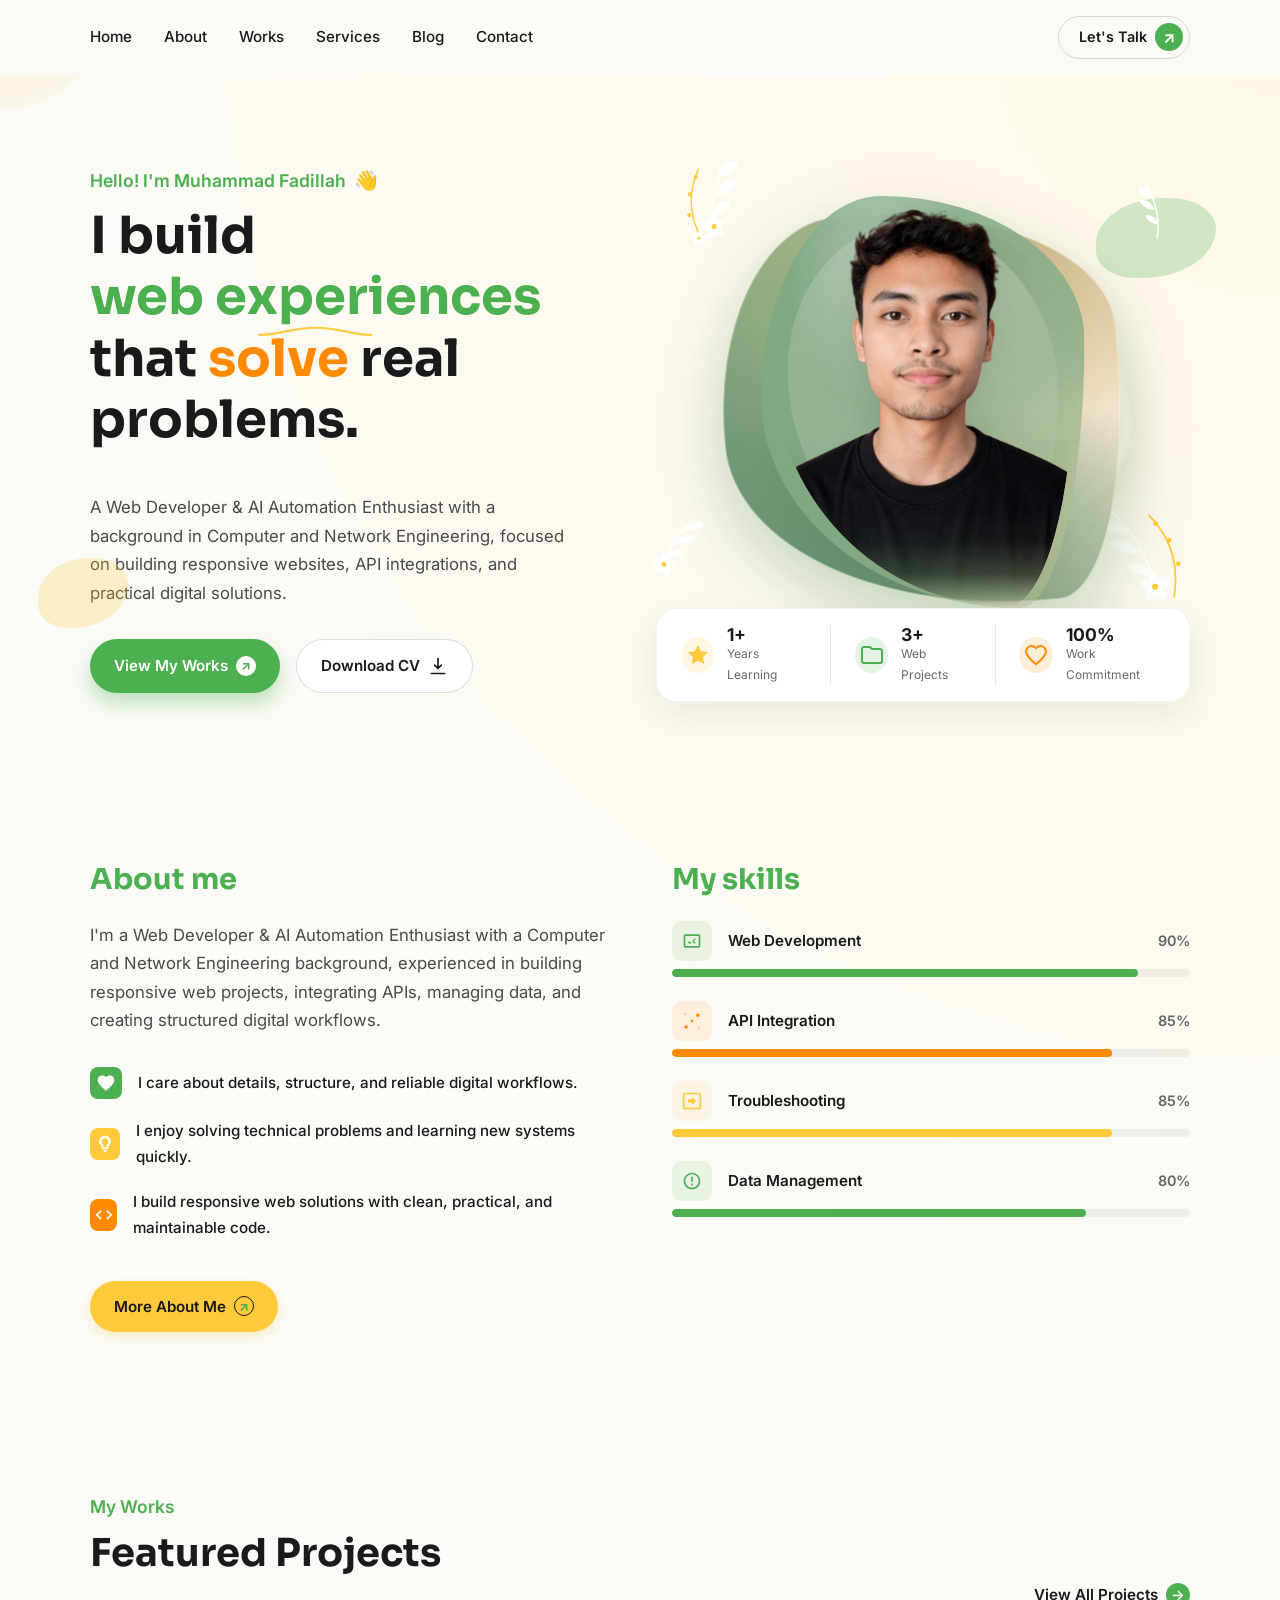
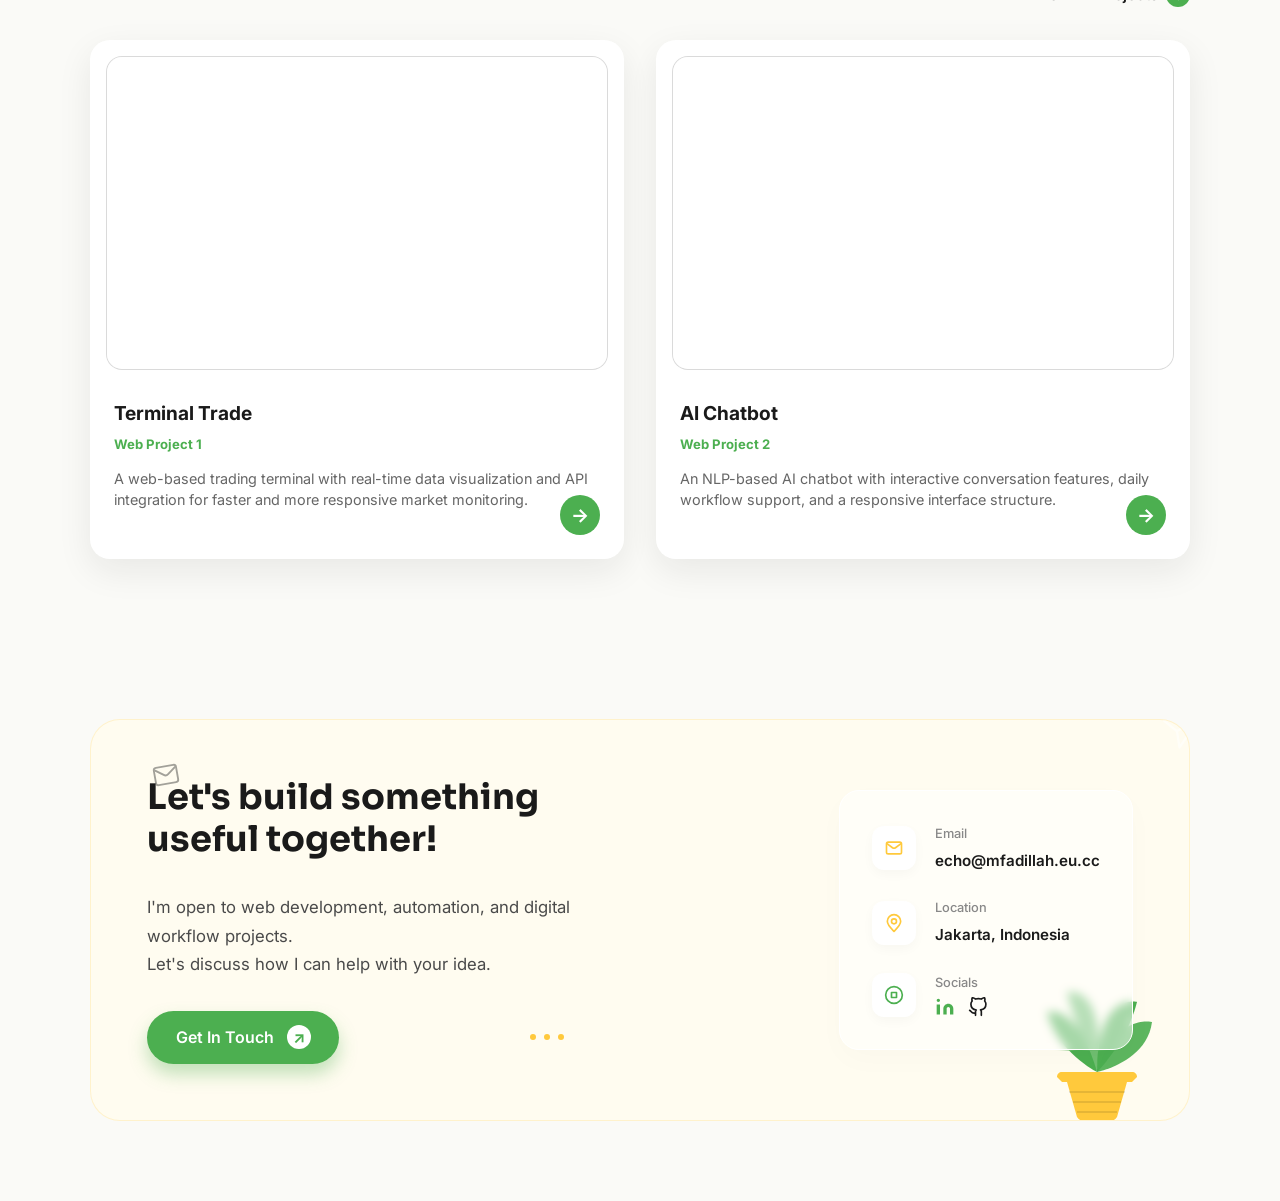
==== commit efe61dd2: "Improve UI polish and production readiness for portfolio" ====
--- a/index.html
+++ b/index.html
@@ -8,12 +8,47 @@
       name="description"
       content="Portfolio Muhammad Fadillah, Web Developer & AI Automation Enthusiast focused on responsive websites, API integration, troubleshooting, and practical digital solutions."
     />
+    <meta name="robots" content="index, follow" />
+    <meta name="theme-color" content="#FAFAF7" />
+    <link rel="canonical" href="https://ice-chi-75.vercel.app/" />
+
+    <meta property="og:type" content="website" />
+    <meta property="og:title" content="Muhammad Fadillah | Web Developer & AI Automation Enthusiast" />
+    <meta property="og:description" content="Portfolio of Muhammad Fadillah, focused on responsive websites, API integration, troubleshooting, and practical digital solutions." />
+    <meta property="og:url" content="https://ice-chi-75.vercel.app/" />
+
+    <meta name="twitter:card" content="summary_large_image" />
+    <meta name="twitter:title" content="Muhammad Fadillah | Web Developer & AI Automation Enthusiast" />
+    <meta name="twitter:description" content="Responsive websites, API integration, troubleshooting, and practical digital solutions." />
     <link rel="preconnect" href="https://fonts.googleapis.com" />
     <link rel="preconnect" href="https://fonts.gstatic.com" crossorigin />
     <link
       href="https://fonts.googleapis.com/css2?family=Inter:wght@400;500;600;700;800&family=Sora:wght@600;700;800&display=swap"
       rel="stylesheet"
     />
+    <script type="application/ld+json">
+      {
+        "@context": "https://schema.org",
+        "@type": "Person",
+        "name": "Muhammad Fadillah",
+        "jobTitle": "Web Developer & AI Automation Enthusiast",
+        "email": "mailto:echo@mfadillah.eu.cc",
+        "address": {
+          "@type": "PostalAddress",
+          "addressLocality": "Jakarta",
+          "addressCountry": "ID"
+        },
+        "url": "https://ice-chi-75.vercel.app/",
+        "sameAs": ["https://github.com/CoderMisaki/"],
+        "knowsAbout": [
+          "Web Development",
+          "API Integration",
+          "AI Automation",
+          "Troubleshooting",
+          "Data Management"
+        ]
+      }
+    </script>
     <link rel="stylesheet" href="css/main.css" />
   </head>
   <body>
@@ -24,7 +59,7 @@
     <header class="site-header">
       <div class="container nav-wrap">
 
-        <nav id="main-nav" aria-label="Navigasi utama">
+        <nav id="main-nav" aria-label="Main navigation">
           <a href="#hero">Home</a>
           <a href="#about">About</a>
           <a href="#projects">Works</a>
@@ -38,7 +73,7 @@
             Let's Talk
             <span class="icon-arrow">↗</span>
           </a>
-          <button class="menu-toggle" type="button" aria-expanded="false" aria-controls="main-nav" aria-label="Buka navigasi">
+          <button class="menu-toggle" type="button" aria-expanded="false" aria-controls="main-nav" aria-label="Open navigation">
             ☰
           </button>
         </div>
@@ -68,7 +103,7 @@
                 View My Works
                 <span class="icon-arrow">↗</span>
               </a>
-              <a class="btn btn-secondary btn-cv" href="https://drive.google.com/uc?export=download&id=1MNTDYtm-GGRpvyOx5NZyAf50BTJeGDfv" rel="noreferrer noopener">
+              <a class="btn btn-secondary btn-cv" href="https://drive.google.com/uc?export=download&id=1MNTDYtm-GGRpvyOx5NZyAf50BTJeGDfv" target="_blank" rel="noreferrer noopener nofollow">
                 Download CV
                 <svg width="20" height="20" viewBox="0 0 24 24" fill="none" xmlns="http://www.w3.org/2000/svg">
                   <path d="M12 15V3M12 15L8 11M12 15L16 11M4 21H20" stroke="currentColor" stroke-width="2" stroke-linecap="round" stroke-linejoin="round"/>
@@ -152,7 +187,7 @@
 
             <div class="hero-photo-wrap">
               <div class="blob-bg"></div>
-              <img src="images/my_photo_nobg.png" alt="Muhammad Fadillah" loading="lazy" />
+              <img src="images/my_photo_nobg.png" alt="Portrait of Muhammad Fadillah" loading="eager" fetchpriority="high" width="420" height="560" />
             </div>
 
             <div class="stats-bar">
@@ -344,7 +379,7 @@
                 I'm open to web development, automation, and digital workflow projects.<br>
                 Let's discuss how I can help with your idea.
               </p>
-              <a class="btn btn-primary btn-get-in-touch" href="#email-link">
+              <a class="btn btn-primary btn-get-in-touch" href="mailto:echo@mfadillah.eu.cc">
                 Get In Touch
                 <span class="icon-arrow">↗</span>
               </a>
@@ -366,7 +401,7 @@
                   </div>
                   <div class="contact-text">
                     <span class="contact-label">Email</span>
-                    <a id="email-link" href="#" class="contact-value">echo@mfadillah.eu.cc</a>
+                    <a id="email-link" href="mailto:echo@mfadillah.eu.cc" class="contact-value">echo@mfadillah.eu.cc</a>
                   </div>
                 </div>
 
--- a/css/main.css
+++ b/css/main.css
@@ -18,6 +18,7 @@
   line-height: 1.7;
   overflow-x: hidden;
 }
+img { max-width: 100%; height: auto; }
 .container { width: min(1100px, 92%); margin: 0 auto; }
 .site-header { position: sticky; top: 0; backdrop-filter: blur(8px); background: rgba(250,250,247,.9); z-index: 10; border: none; padding: 0.5rem 0; }
 .nav-wrap { position: relative; display: flex; justify-content: space-between; align-items: center; padding: 0.5rem 0; }
@@ -35,13 +36,15 @@
 h1,h2,h3 { font-family: Sora, sans-serif; line-height: 1.2; margin-top: 0; }
 h1 { font-size: clamp(2rem, 4vw, 3.8rem); }
 h2 { font-size: clamp(1.6rem, 3vw, 2.4rem); }
+.hero-copy h1 { max-width: 560px; }
 .hero-grid { display: grid; grid-template-columns: 1fr 1fr; gap: 2rem; align-items: center; }
 .hero-greeting { display: flex; align-items: center; gap: 0.5rem; color: var(--sage); font-weight: 600; font-size: 1.1rem; margin-bottom: 0.5rem; }
 .greeting-wave { font-size: 1.2rem; animation: wave 2.5s infinite; transform-origin: 70% 70%; }
 @keyframes wave { 0% { transform: rotate( 0.0deg) } 10% { transform: rotate(14.0deg) } 20% { transform: rotate(-8.0deg) } 30% { transform: rotate(14.0deg) } 40% { transform: rotate(-4.0deg) } 50% { transform: rotate(10.0deg) } 60% { transform: rotate( 0.0deg) } 100% { transform: rotate( 0.0deg) } }
-.highlight-green { color: var(--sage); position: relative; display: inline-block; }
+.highlight-green { color: var(--sage); position: relative; display: inline-block; line-height: 1.05; z-index: 1; }
 .highlight-orange { color: var(--orange); }
-.squiggle { position: absolute; bottom: -8px; left: 0; width: 100%; height: auto; pointer-events: none; }
+.squiggle { position: absolute; left: 0; bottom: -0.24em; width: 100%; height: 0.28em; pointer-events: none; z-index: 0; overflow: visible; }
+.highlight-green .squiggle path { stroke-width: 3; }
 .hero-copy p { font-size: 1.05rem; color: #4a4a4a; max-width: 90%; }
 .btn { border-radius: 999px; padding: .8rem 1.5rem; text-decoration: none; font-weight:600; display:inline-flex; align-items: center; gap: 0.5rem; transition: transform .25s ease, box-shadow .25s ease; font-size: 0.95rem; }
 .btn:hover { transform: translateY(-3px) scale(1.01); }
@@ -324,6 +327,25 @@
   margin-bottom: 1.2rem;
   padding: 0 !important;
 }
+ .project-preview-fallback {
+  display: flex;
+  align-items: center;
+  justify-content: center;
+  min-height: 180px;
+  border-radius: 16px;
+  background: rgba(76, 175, 80, 0.06);
+  color: var(--text-muted, #666);
+  font-weight: 600;
+  text-align: center;
+  padding: 1rem;
+}
+.empty-state {
+  padding: 1rem;
+  border-radius: 16px;
+  background: rgba(76, 175, 80, 0.06);
+  color: #666;
+  font-weight: 600;
+}
 .project-preview {
   width: 100%;
   height: 100%;
@@ -350,6 +372,7 @@
 .social-links { display: flex; gap: 0.8rem; }
 .social-icon { display: inline-flex; transition: transform 0.2s; }
 .social-icon:hover { transform: translateY(-2px); }
+.social-icon-disabled { opacity: 0.45; pointer-events: none; }
 .plant-illustration { position: absolute; bottom: -10px; right: 2rem; z-index: 1; pointer-events: none; }
 .doodle-plane { position: absolute; top: -10px; right: -20px; transform: rotate(15deg); opacity: 0.5; }
 .doodle-envelope { position: absolute; top: 10%; left: 5%; transform: rotate(-10deg); opacity: 0.4; }
@@ -368,6 +391,9 @@
   .cta-left h2 { font-size: 1.8rem; }
   .plant-illustration { right: -20px; bottom: -20px; opacity: 0.4; z-index: 0; }
   .hero-grid, .about-skills-split { grid-template-columns: 1fr; gap: 2rem; }
+  .hero-copy h1 { max-width: 100%; }
+  .squiggle { bottom: -0.2em; height: 0.24em; }
+  .highlight-green .squiggle path { stroke-width: 2.5; }
   .project-grid { grid-template-columns: 1fr; gap: 2rem; }
   .section-header { flex-direction: column; align-items: flex-start; gap: 1rem; }
   .garden-leaf { display: none; }
@@ -378,7 +404,7 @@
   nav a { display:block; margin: .2rem 0; width: 100%; }
   nav a.active::after, nav a:hover::after { display: none; }
   .section { padding: 4rem 0; }
-  .hero-photo { max-width: 560px; margin-inline: auto; }
+  .hero-photo-wrap { max-width: 560px; margin-inline: auto; }
   .project-card:hover { transform: none; }
 }
 @media (prefers-reduced-motion: reduce) {
@@ -390,3 +416,11 @@
   .project-preview-wrap { aspect-ratio: 4 / 3; min-height: auto; }
   .project-preview { height: 100%; }
 }
+
+@media (max-width: 520px) {
+  .stats-bar { width: 100%; gap: 0.75rem; padding: 0.85rem; }
+  .stat-item { gap: 0.45rem; }
+  .stat-icon { width: 30px; height: 30px; }
+  .stat-number { font-size: 1rem; }
+  .stat-label { font-size: 0.68rem; }
+}
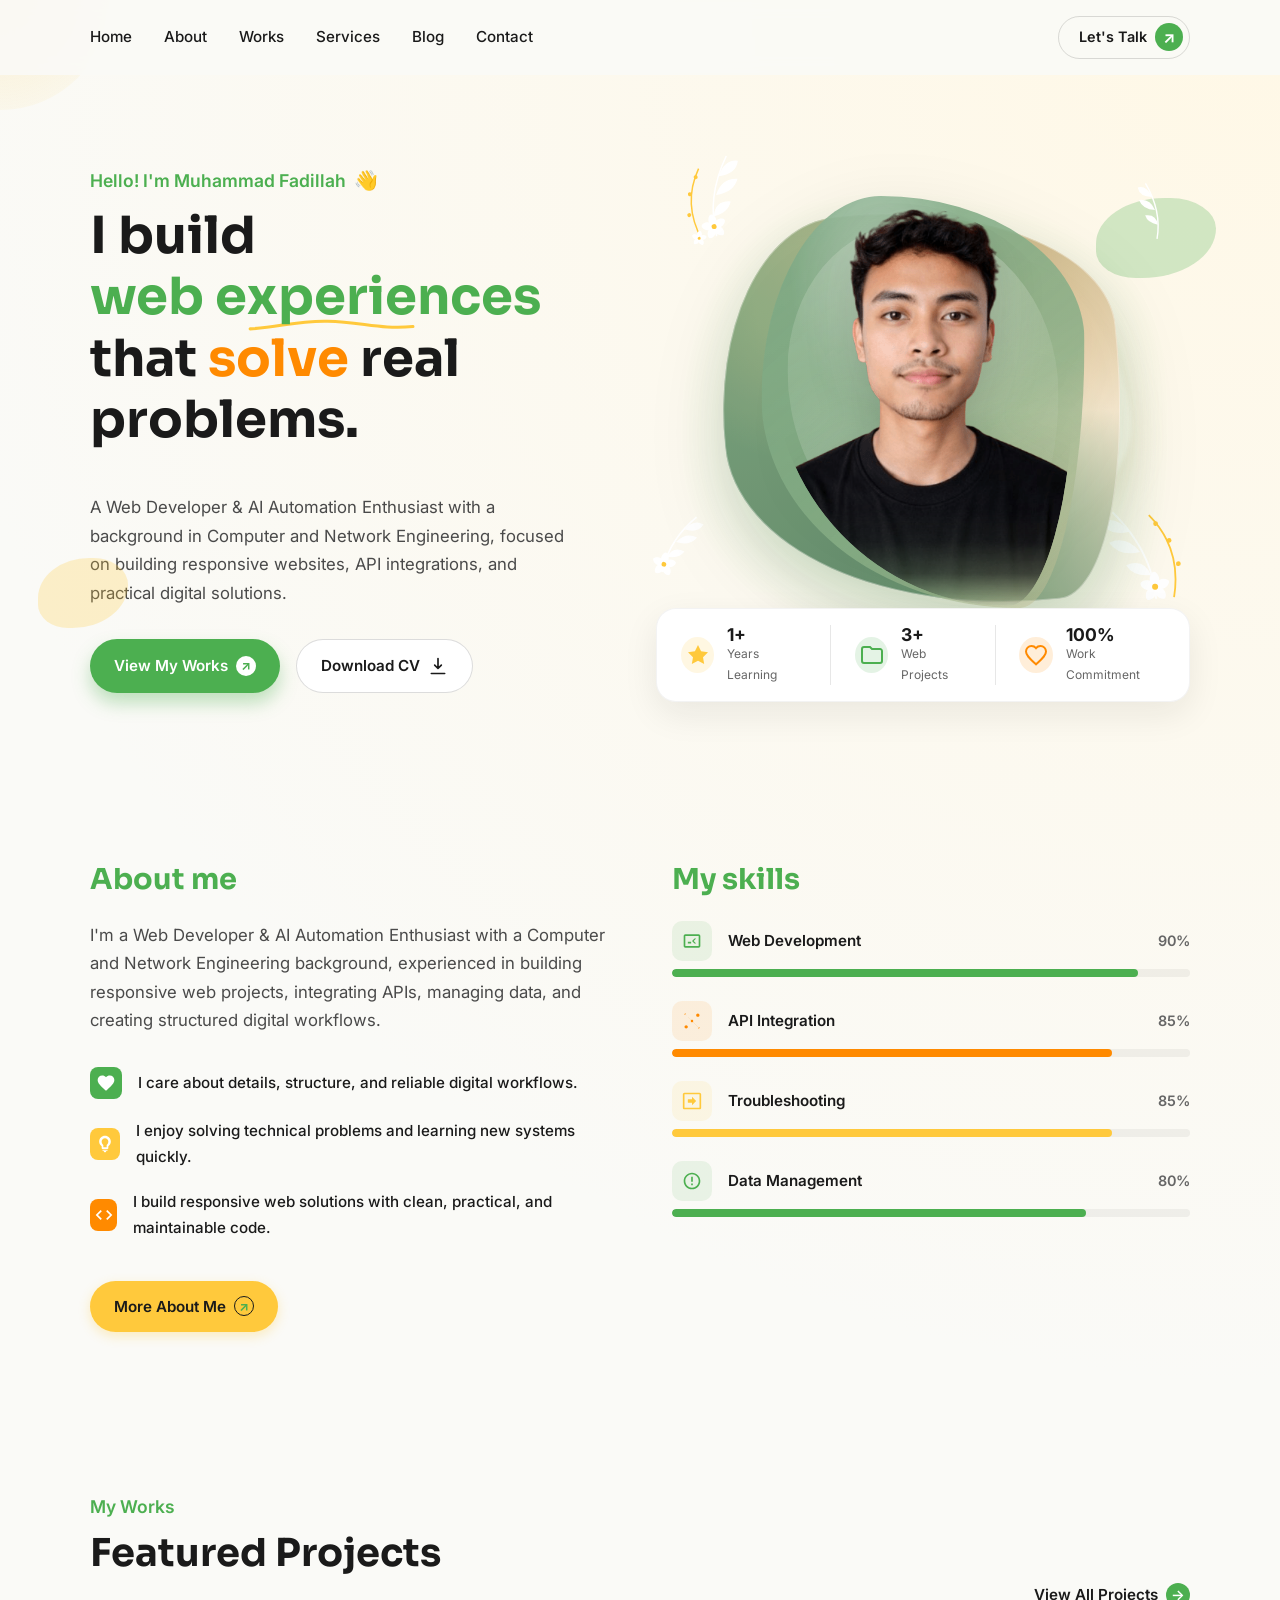
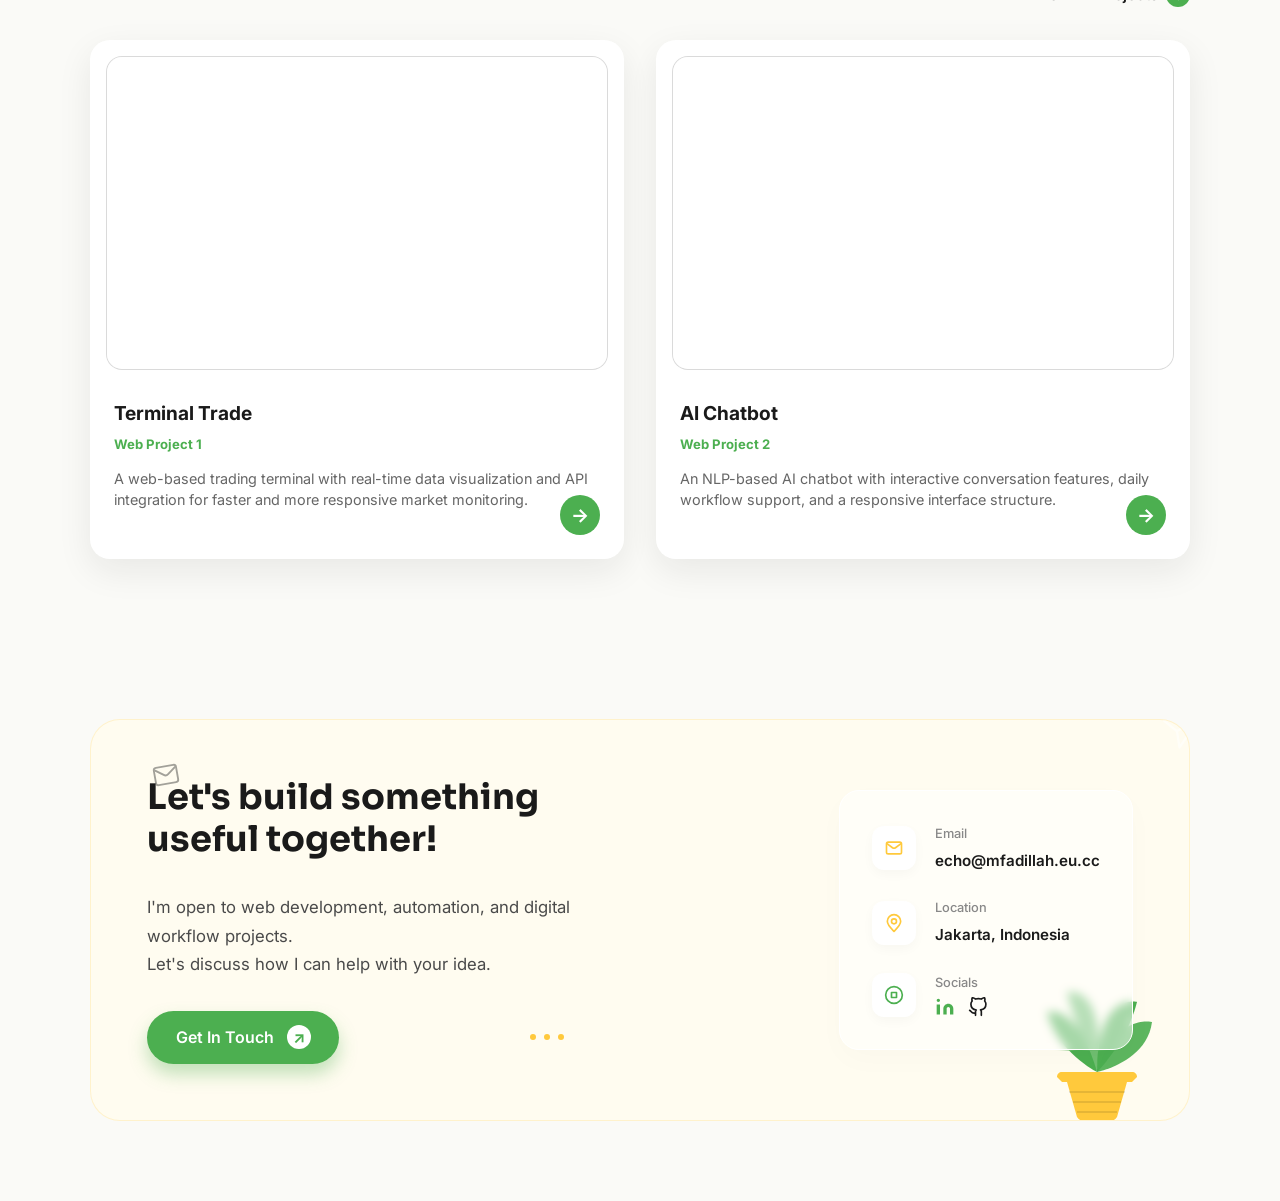
==== commit f6782def: "Adjust hero squiggle underline sizing and responsiveness" ====
--- a/index.html
+++ b/index.html
@@ -90,7 +90,7 @@
             </div>
 
             <h1>
-              I build <span class="highlight-green">web experiences<svg class="squiggle" width="160" height="20" viewBox="0 0 160 20" fill="none" xmlns="http://www.w3.org/2000/svg"><path d="M2 18C30 18 45 8 80 8C115 8 130 18 158 18" stroke="var(--yellow)" stroke-width="4" stroke-linecap="round"/></svg></span><br>
+              I build <span class="highlight-green">web experiences<svg class="squiggle" viewBox="0 0 220 28" fill="none" xmlns="http://www.w3.org/2000/svg" aria-hidden="true" focusable="false"><path d="M4 22C42 20 64 11 105 12C150 13 173 23 216 19" stroke="var(--yellow)" stroke-width="5" stroke-linecap="round"/></svg></span><br>
               that <span class="highlight-orange">solve</span> real problems.
             </h1>
 
--- a/css/main.css
+++ b/css/main.css
@@ -41,10 +41,10 @@
 .hero-greeting { display: flex; align-items: center; gap: 0.5rem; color: var(--sage); font-weight: 600; font-size: 1.1rem; margin-bottom: 0.5rem; }
 .greeting-wave { font-size: 1.2rem; animation: wave 2.5s infinite; transform-origin: 70% 70%; }
 @keyframes wave { 0% { transform: rotate( 0.0deg) } 10% { transform: rotate(14.0deg) } 20% { transform: rotate(-8.0deg) } 30% { transform: rotate(14.0deg) } 40% { transform: rotate(-4.0deg) } 50% { transform: rotate(10.0deg) } 60% { transform: rotate( 0.0deg) } 100% { transform: rotate( 0.0deg) } }
-.highlight-green { color: var(--sage); position: relative; display: inline-block; line-height: 1.05; z-index: 1; }
+.highlight-green { color: var(--sage); position: relative; display: inline-block; line-height: 1.08; z-index: 1; }
 .highlight-orange { color: var(--orange); }
-.squiggle { position: absolute; left: 0; bottom: -0.24em; width: 100%; height: 0.28em; pointer-events: none; z-index: 0; overflow: visible; }
-.highlight-green .squiggle path { stroke-width: 3; }
+.squiggle { position: absolute; left: -0.04em; bottom: -0.18em; width: 108%; height: 0.42em; pointer-events: none; z-index: -1; overflow: visible; }
+.highlight-green .squiggle path { stroke-width: 4; stroke-linecap: round; }
 .hero-copy p { font-size: 1.05rem; color: #4a4a4a; max-width: 90%; }
 .btn { border-radius: 999px; padding: .8rem 1.5rem; text-decoration: none; font-weight:600; display:inline-flex; align-items: center; gap: 0.5rem; transition: transform .25s ease, box-shadow .25s ease; font-size: 0.95rem; }
 .btn:hover { transform: translateY(-3px) scale(1.01); }
@@ -217,6 +217,18 @@
     width: 86%;
     height: 86%;
     transform: translateY(-1px);
+  }
+}
+
+
+@media (max-width: 420px) {
+  .squiggle {
+    bottom: -0.12em;
+    height: 0.34em;
+  }
+
+  .highlight-green .squiggle path {
+    stroke-width: 3;
   }
 }
 
@@ -392,8 +404,8 @@
   .plant-illustration { right: -20px; bottom: -20px; opacity: 0.4; z-index: 0; }
   .hero-grid, .about-skills-split { grid-template-columns: 1fr; gap: 2rem; }
   .hero-copy h1 { max-width: 100%; }
-  .squiggle { bottom: -0.2em; height: 0.24em; }
-  .highlight-green .squiggle path { stroke-width: 2.5; }
+  .squiggle { left: -0.03em; bottom: -0.14em; width: 106%; height: 0.38em; }
+  .highlight-green .squiggle path { stroke-width: 3.5; }
   .project-grid { grid-template-columns: 1fr; gap: 2rem; }
   .section-header { flex-direction: column; align-items: flex-start; gap: 1rem; }
   .garden-leaf { display: none; }
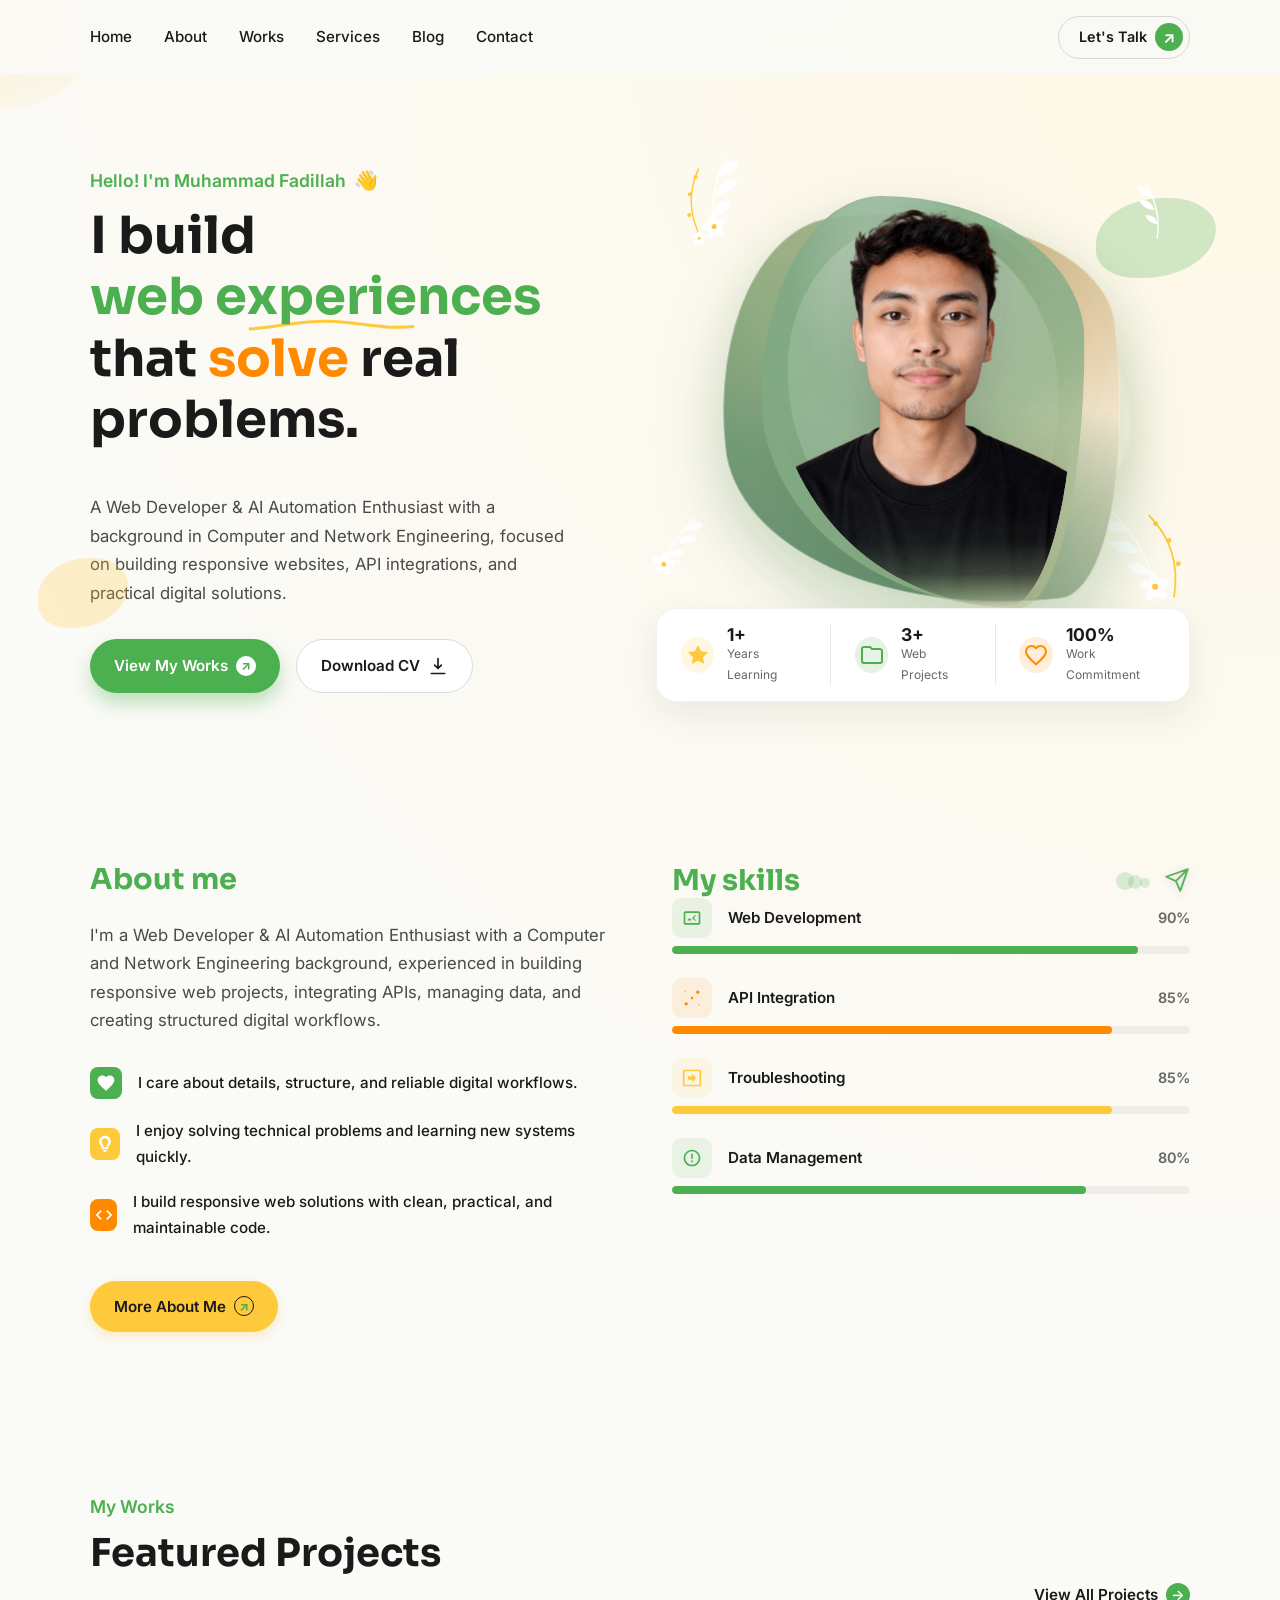
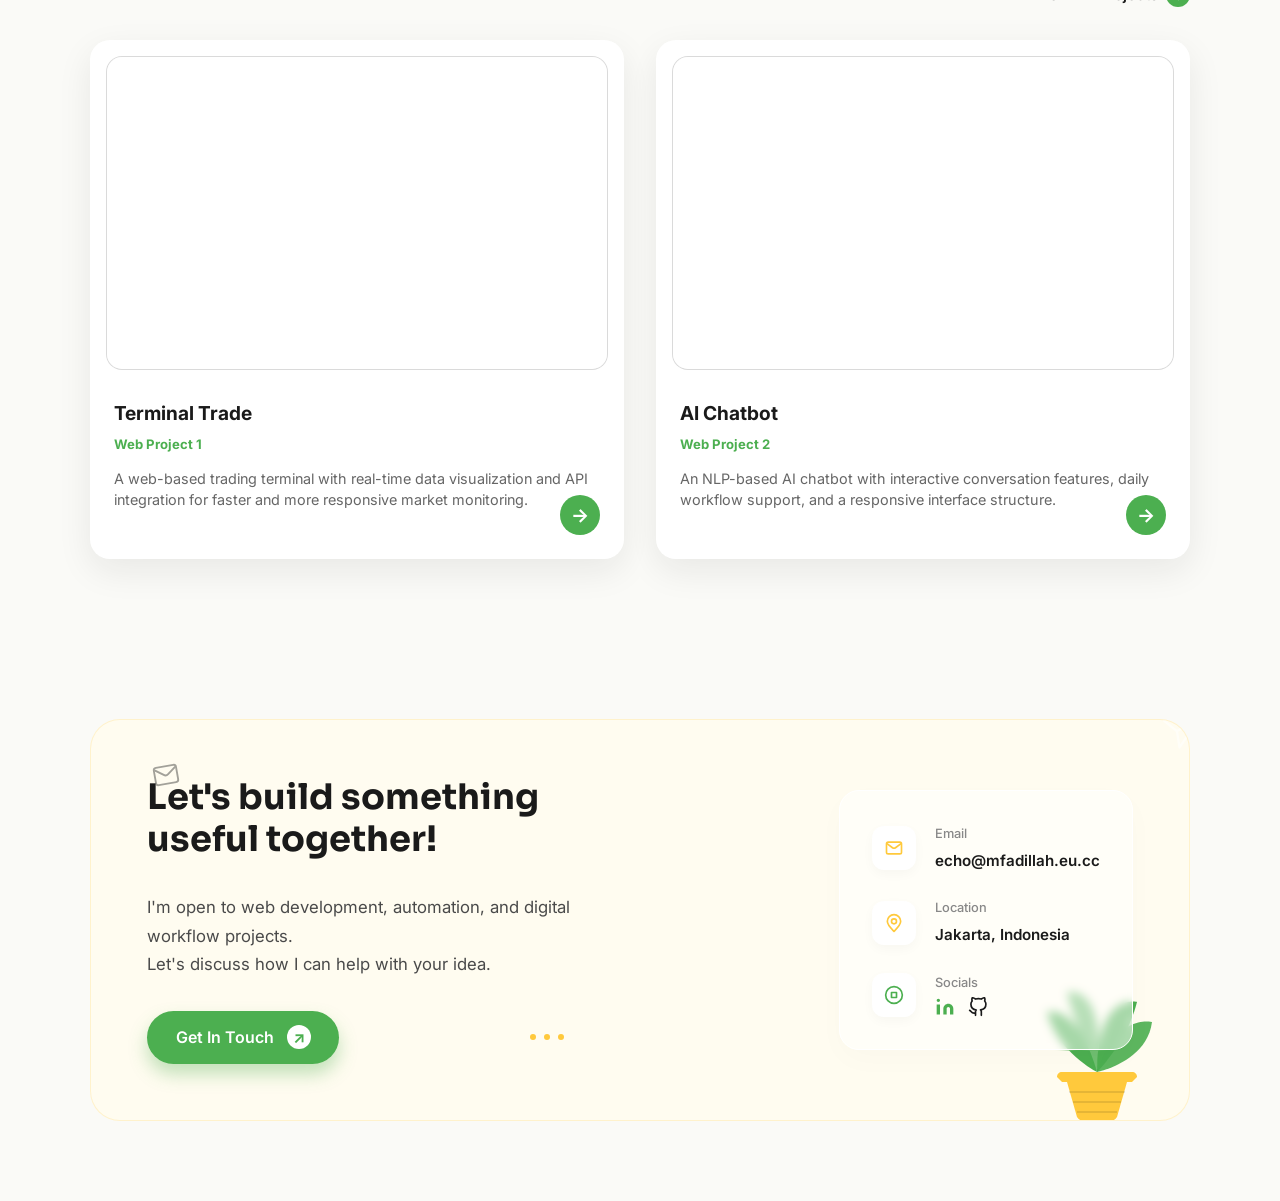
==== commit 3cb0c78f: "Add smooth plane-and-smoke animation to skills heading" ====
--- a/index.html
+++ b/index.html
@@ -279,7 +279,17 @@
           </div>
 
           <div class="skills-column">
-            <h2>My skills</h2>
+            <div class="skills-heading-row">
+              <h2>My skills</h2>
+              <div class="skills-plane-wrap" aria-hidden="true">
+                <span class="skills-plane-smoke smoke-1"></span>
+                <span class="skills-plane-smoke smoke-2"></span>
+                <span class="skills-plane-smoke smoke-3"></span>
+                <svg class="skills-plane-icon" width="26" height="26" viewBox="0 0 24 24" fill="none" xmlns="http://www.w3.org/2000/svg">
+                  <path d="M22 2L11 13M22 2L15 22L11 13M22 2L2 9L11 13" stroke="currentColor" stroke-width="1.7" stroke-linecap="round" stroke-linejoin="round"/>
+                </svg>
+              </div>
+            </div>
 
             <div class="skills-list">
               <!-- Skill 1 -->
--- a/css/main.css
+++ b/css/main.css
@@ -282,6 +282,37 @@
 .doodle-leaf { bottom: 10%; right: -10%; transform: rotate(15deg); }
 .about-skills-split { display: grid; grid-template-columns: 1fr 1fr; gap: 4rem; align-items: start; }
 .about-me-column h2, .skills-column h2 { color: var(--sage); font-family: Sora, sans-serif; font-size: 1.8rem; margin-bottom: 1.5rem; }
+.skills-heading-row { display: flex; align-items: center; justify-content: space-between; gap: 1rem; }
+.skills-heading-row h2 { margin-bottom: 0; }
+.skills-plane-wrap {
+  position: relative;
+  width: 74px;
+  height: 36px;
+  color: rgba(76, 175, 80, 0.95);
+  flex-shrink: 0;
+  animation: skillsPlaneMove 5.5s ease-in-out infinite;
+  will-change: transform;
+}
+.skills-plane-icon { position: absolute; right: 0; top: 5px; filter: drop-shadow(0 2px 4px rgba(26, 26, 26, 0.15)); }
+.skills-plane-smoke {
+  position: absolute;
+  border-radius: 999px;
+  background: rgba(76, 175, 80, 0.2);
+  animation: skillsSmoke 2.6s ease-out infinite;
+  will-change: transform, opacity;
+}
+.skills-plane-smoke.smoke-1 { left: 24px; top: 16px; width: 10px; height: 10px; }
+.skills-plane-smoke.smoke-2 { left: 12px; top: 13px; width: 14px; height: 14px; animation-delay: 0.25s; }
+.skills-plane-smoke.smoke-3 { left: 0; top: 10px; width: 18px; height: 18px; animation-delay: 0.5s; }
+@keyframes skillsPlaneMove {
+  0%, 100% { transform: translate3d(0, 0, 0) rotate(-2deg); }
+  50% { transform: translate3d(4px, -3px, 0) rotate(2deg); }
+}
+@keyframes skillsSmoke {
+  0% { opacity: 0.45; transform: translate3d(0,0,0) scale(0.8); }
+  80% { opacity: 0.12; transform: translate3d(-9px,-2px,0) scale(1.25); }
+  100% { opacity: 0; transform: translate3d(-12px,-3px,0) scale(1.35); }
+}
 .about-me-column p { font-size: 1.05rem; color: #4a4a4a; margin-bottom: 2rem; }
 .about-features { list-style: none; padding: 0; margin: 0 0 2.5rem 0; display: flex; flex-direction: column; gap: 1.2rem; }
 .about-features li { display: flex; align-items: center; gap: 1rem; font-size: 0.95rem; color: var(--ink); font-weight: 500; }
@@ -436,3 +467,13 @@
   .stat-number { font-size: 1rem; }
   .stat-label { font-size: 0.68rem; }
 }
+
+@media (max-width: 768px) {
+  .skills-plane-wrap { width: 60px; height: 30px; }
+  .skills-plane-icon { width: 22px; height: 22px; top: 4px; }
+}
+
+@media (prefers-reduced-motion: reduce) {
+  .skills-plane-wrap,
+  .skills-plane-smoke { animation: none; }
+}
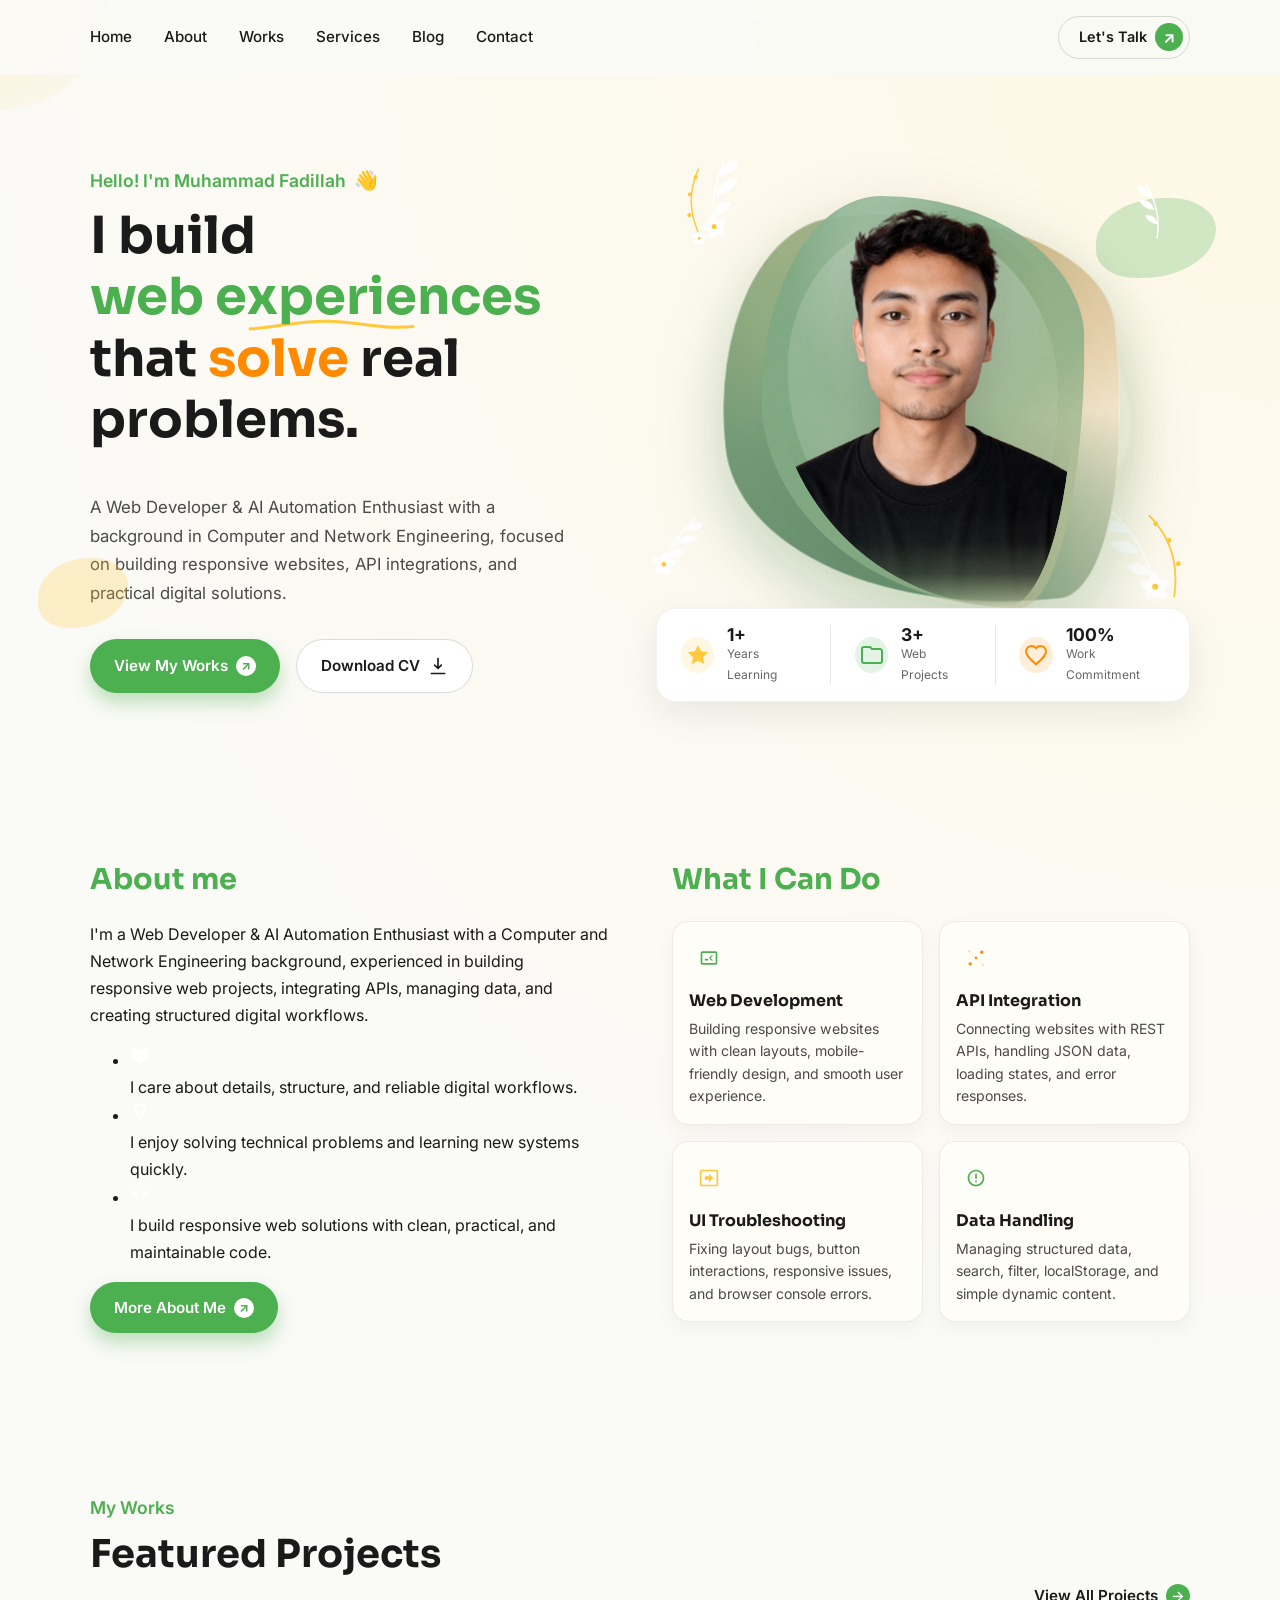
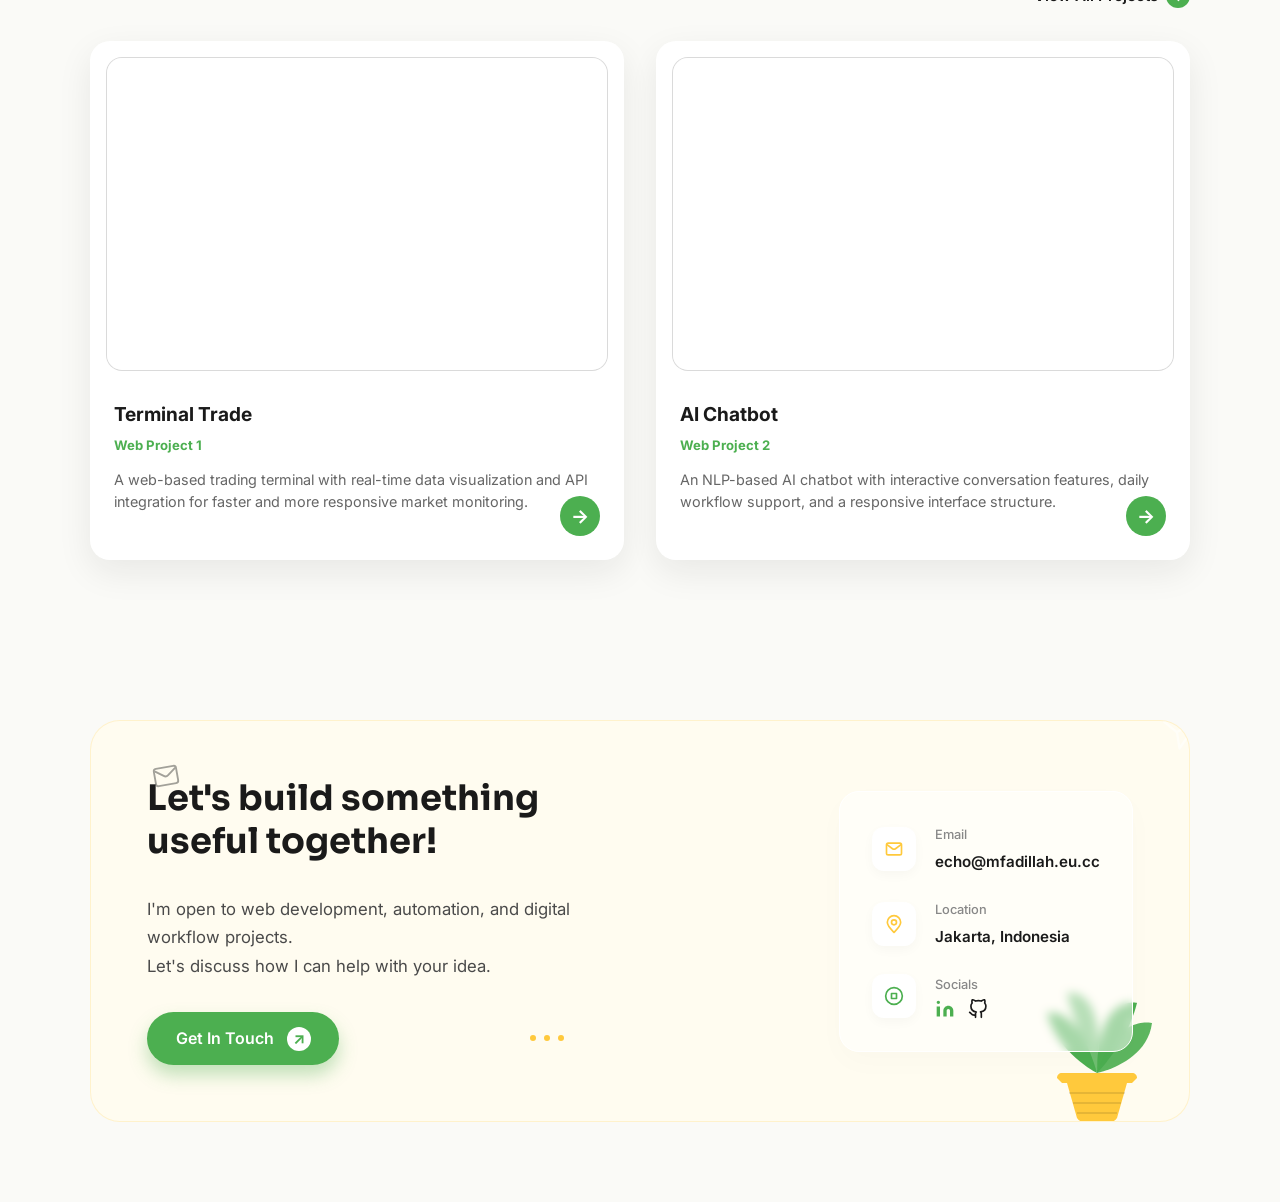
==== commit fbdaff9c: "Update skills section to professional card layout" ====
--- a/index.html
+++ b/index.html
@@ -279,87 +279,53 @@
           </div>
 
           <div class="skills-column">
-            <div class="skills-heading-row">
-              <h2>My skills</h2>
-              <div class="skills-plane-wrap" aria-hidden="true">
-                <span class="skills-plane-smoke smoke-1"></span>
-                <span class="skills-plane-smoke smoke-2"></span>
-                <span class="skills-plane-smoke smoke-3"></span>
-                <svg class="skills-plane-icon" width="26" height="26" viewBox="0 0 24 24" fill="none" xmlns="http://www.w3.org/2000/svg">
-                  <path d="M22 2L11 13M22 2L15 22L11 13M22 2L2 9L11 13" stroke="currentColor" stroke-width="1.7" stroke-linecap="round" stroke-linejoin="round"/>
-                </svg>
-              </div>
-            </div>
+            <h2>What I Can Do</h2>
 
             <div class="skills-list">
-              <!-- Skill 1 -->
-              <div class="skill-item">
-                <div class="skill-info">
-                  <div class="skill-icon-wrap bg-green-light">
-                    <svg width="20" height="20" viewBox="0 0 24 24" fill="none" xmlns="http://www.w3.org/2000/svg">
-                      <path d="M20 4H4C2.9 4 2.01 4.9 2.01 6L2 18C2 19.1 2.9 20 4 20H20C21.1 20 22 19.1 22 18V6C22 4.9 21.1 4 20 4ZM20 18H4V6H20V18ZM12 12L15 15H17L14 12L17 9H15L12 12ZM7 15H11V13H7V15Z" fill="var(--sage)"/>
-                    </svg>
-                  </div>
-                  <span class="skill-name">Web Development</span>
-                  <span class="skill-percent">90%</span>
-                </div>
-                <div class="skill-bar-bg">
-                  <div class="skill-bar-fill fill-green" style="width: 90%;"></div>
-                </div>
-              </div>
-
-              <!-- Skill 2 -->
-              <div class="skill-item">
-                <div class="skill-info">
-                  <div class="skill-icon-wrap bg-orange-light">
-                    <svg width="20" height="20" viewBox="0 0 24 24" fill="none" xmlns="http://www.w3.org/2000/svg">
-                      <path d="M19.29 20.71C19.68 21.1 20.32 21.1 20.71 20.71C21.1 20.32 21.1 19.68 20.71 19.29L19.29 20.71ZM3.29 4.71C2.9 4.32 2.9 3.68 3.29 3.29C3.68 2.9 4.32 2.9 4.71 3.29L3.29 4.71ZM19.29 19.29L3.29 3.29L4.71 4.71L20.71 20.71L19.29 19.29Z" fill="var(--orange)"/>
-                      <path d="M5 21C3.9 21 3 20.1 3 19C3 17.9 3.9 17 5 17C6.1 17 7 17.9 7 19C7 20.1 6.1 21 5 21ZM19 7C20.1 7 21 6.1 21 5C21 3.9 20.1 3 19 3C17.9 3 17 3.9 17 5C17 6.1 17.9 7 19 7ZM10.5 12C10.5 11.17 11.17 10.5 12 10.5C12.83 10.5 13.5 11.17 13.5 12C13.5 12.83 12.83 13.5 12 13.5C11.17 13.5 10.5 12.83 10.5 12Z" fill="var(--orange)"/>
-                    </svg>
-                  </div>
-                  <span class="skill-name">API Integration</span>
-                  <span class="skill-percent">85%</span>
-                </div>
-                <div class="skill-bar-bg">
-                  <div class="skill-bar-fill fill-orange" style="width: 85%;"></div>
-                </div>
-              </div>
-
-              <!-- Skill 3 -->
-              <div class="skill-item">
-                <div class="skill-info">
-                  <div class="skill-icon-wrap bg-yellow-light">
-                    <svg width="20" height="20" viewBox="0 0 24 24" fill="none" xmlns="http://www.w3.org/2000/svg">
-                      <path d="M21 2H3C1.9 2 1 2.9 1 4V20C1 21.1 1.9 22 3 22H21C22.1 22 23 21.1 23 20V4C23 2.9 22.1 2 21 2ZM21 20H3V4H21V20Z" fill="var(--yellow)"/>
-                      <path d="M12 17L17 12L12 7V10H7V14H12V17Z" fill="var(--yellow)"/>
-                    </svg>
-                  </div>
-                  <span class="skill-name">Troubleshooting</span>
-                  <span class="skill-percent">85%</span>
-                </div>
-                <div class="skill-bar-bg">
-                  <div class="skill-bar-fill fill-yellow" style="width: 85%;"></div>
-                </div>
-              </div>
-
-              <!-- Skill 4 -->
-              <div class="skill-item">
-                <div class="skill-info">
-                  <div class="skill-icon-wrap bg-green-light">
-                    <svg width="20" height="20" viewBox="0 0 24 24" fill="none" xmlns="http://www.w3.org/2000/svg">
-                      <path d="M11 15H13V17H11V15ZM11 7H13V13H11V7ZM12 2C6.48 2 2 6.48 2 12C2 17.52 6.48 22 12 22C17.52 22 22 17.52 22 12C22 6.48 17.52 2 12 2ZM12 20C7.59 20 4 16.41 4 12C4 7.59 7.59 4 12 4C16.41 4 20 7.59 20 12C20 16.41 16.41 20 12 20Z" fill="var(--sage)"/>
-                    </svg>
-                  </div>
-                  <span class="skill-name">Data Management</span>
-                  <span class="skill-percent">80%</span>
-                </div>
-                <div class="skill-bar-bg">
-                  <div class="skill-bar-fill fill-green" style="width: 80%;"></div>
-                </div>
-              </div>
-
-            </div>
-          </div>
+              <article class="skill-card">
+                <div class="skill-icon-wrap bg-green-light">
+                  <svg width="20" height="20" viewBox="0 0 24 24" fill="none" xmlns="http://www.w3.org/2000/svg">
+                    <path d="M20 4H4C2.9 4 2.01 4.9 2.01 6L2 18C2 19.1 2.9 20 4 20H20C21.1 20 22 19.1 22 18V6C22 4.9 21.1 4 20 4ZM20 18H4V6H20V18ZM12 12L15 15H17L14 12L17 9H15L12 12ZM7 15H11V13H7V15Z" fill="var(--sage)"/>
+                  </svg>
+                </div>
+                <h3 class="skill-name">Web Development</h3>
+                <p class="skill-description">Building responsive websites with clean layouts, mobile-friendly design, and smooth user experience.</p>
+              </article>
+
+              <article class="skill-card">
+                <div class="skill-icon-wrap bg-orange-light">
+                  <svg width="20" height="20" viewBox="0 0 24 24" fill="none" xmlns="http://www.w3.org/2000/svg">
+                    <path d="M19.29 20.71C19.68 21.1 20.32 21.1 20.71 20.71C21.1 20.32 21.1 19.68 20.71 19.29L19.29 20.71ZM3.29 4.71C2.9 4.32 2.9 3.68 3.29 3.29C3.68 2.9 4.32 2.9 4.71 3.29L3.29 4.71ZM19.29 19.29L3.29 3.29L4.71 4.71L20.71 20.71L19.29 19.29Z" fill="var(--orange)"/>
+                    <path d="M5 21C3.9 21 3 20.1 3 19C3 17.9 3.9 17 5 17C6.1 17 7 17.9 7 19C7 20.1 6.1 21 5 21ZM19 7C20.1 7 21 6.1 21 5C21 3.9 20.1 3 19 3C17.9 3 17 3.9 17 5C17 6.1 17.9 7 19 7ZM10.5 12C10.5 11.17 11.17 10.5 12 10.5C12.83 10.5 13.5 11.17 13.5 12C13.5 12.83 12.83 13.5 12 13.5C11.17 13.5 10.5 12.83 10.5 12Z" fill="var(--orange)"/>
+                  </svg>
+                </div>
+                <h3 class="skill-name">API Integration</h3>
+                <p class="skill-description">Connecting websites with REST APIs, handling JSON data, loading states, and error responses.</p>
+              </article>
+
+              <article class="skill-card">
+                <div class="skill-icon-wrap bg-yellow-light">
+                  <svg width="20" height="20" viewBox="0 0 24 24" fill="none" xmlns="http://www.w3.org/2000/svg">
+                    <path d="M21 2H3C1.9 2 1 2.9 1 4V20C1 21.1 1.9 22 3 22H21C22.1 22 23 21.1 23 20V4C23 2.9 22.1 2 21 2ZM21 20H3V4H21V20Z" fill="var(--yellow)"/>
+                    <path d="M12 17L17 12L12 7V10H7V14H12V17Z" fill="var(--yellow)"/>
+                  </svg>
+                </div>
+                <h3 class="skill-name">UI Troubleshooting</h3>
+                <p class="skill-description">Fixing layout bugs, button interactions, responsive issues, and browser console errors.</p>
+              </article>
+
+              <article class="skill-card">
+                <div class="skill-icon-wrap bg-green-light">
+                  <svg width="20" height="20" viewBox="0 0 24 24" fill="none" xmlns="http://www.w3.org/2000/svg">
+                    <path d="M11 15H13V17H11V15ZM11 7H13V13H11V7ZM12 2C6.48 2 2 6.48 2 12C2 17.52 6.48 22 12 22C17.52 22 22 17.52 22 12C22 6.48 17.52 2 12 2ZM12 20C7.59 20 4 16.41 4 12C4 7.59 7.59 4 12 4C16.41 4 20 7.59 20 12C20 16.41 16.41 20 12 20Z" fill="var(--sage)"/>
+                  </svg>
+                </div>
+                <h3 class="skill-name">Data Handling</h3>
+                <p class="skill-description">Managing structured data, search, filter, localStorage, and simple dynamic content.</p>
+              </article>
+            </div>
+          </div>
+</div>
 
         </div>
       </section>
--- a/css/main.css
+++ b/css/main.css
@@ -282,61 +282,28 @@
 .doodle-leaf { bottom: 10%; right: -10%; transform: rotate(15deg); }
 .about-skills-split { display: grid; grid-template-columns: 1fr 1fr; gap: 4rem; align-items: start; }
 .about-me-column h2, .skills-column h2 { color: var(--sage); font-family: Sora, sans-serif; font-size: 1.8rem; margin-bottom: 1.5rem; }
-.skills-heading-row { display: flex; align-items: center; justify-content: space-between; gap: 1rem; }
-.skills-heading-row h2 { margin-bottom: 0; }
-.skills-plane-wrap {
-  position: relative;
-  width: 74px;
-  height: 36px;
-  color: rgba(76, 175, 80, 0.95);
-  flex-shrink: 0;
-  animation: skillsPlaneMove 5.5s ease-in-out infinite;
-  will-change: transform;
-}
-.skills-plane-icon { position: absolute; right: 0; top: 5px; filter: drop-shadow(0 2px 4px rgba(26, 26, 26, 0.15)); }
-.skills-plane-smoke {
-  position: absolute;
-  border-radius: 999px;
-  background: rgba(76, 175, 80, 0.2);
-  animation: skillsSmoke 2.6s ease-out infinite;
-  will-change: transform, opacity;
-}
-.skills-plane-smoke.smoke-1 { left: 24px; top: 16px; width: 10px; height: 10px; }
-.skills-plane-smoke.smoke-2 { left: 12px; top: 13px; width: 14px; height: 14px; animation-delay: 0.25s; }
-.skills-plane-smoke.smoke-3 { left: 0; top: 10px; width: 18px; height: 18px; animation-delay: 0.5s; }
-@keyframes skillsPlaneMove {
-  0%, 100% { transform: translate3d(0, 0, 0) rotate(-2deg); }
-  50% { transform: translate3d(4px, -3px, 0) rotate(2deg); }
-}
-@keyframes skillsSmoke {
-  0% { opacity: 0.45; transform: translate3d(0,0,0) scale(0.8); }
-  80% { opacity: 0.12; transform: translate3d(-9px,-2px,0) scale(1.25); }
-  100% { opacity: 0; transform: translate3d(-12px,-3px,0) scale(1.35); }
-}
-.about-me-column p { font-size: 1.05rem; color: #4a4a4a; margin-bottom: 2rem; }
-.about-features { list-style: none; padding: 0; margin: 0 0 2.5rem 0; display: flex; flex-direction: column; gap: 1.2rem; }
-.about-features li { display: flex; align-items: center; gap: 1rem; font-size: 0.95rem; color: var(--ink); font-weight: 500; }
-.feature-icon { width: 32px; height: 32px; border-radius: 8px; display: flex; align-items: center; justify-content: center; }
-.bg-green { background: var(--sage); }
-.bg-yellow { background: var(--yellow); }
-.bg-orange { background: var(--orange); }
-.bg-green-light { background: rgba(76, 175, 80, 0.1); }
-.bg-yellow-light { background: rgba(255, 201, 60, 0.1); }
-.bg-orange-light { background: rgba(255, 138, 0, 0.1); }
-.btn-more-about { background: var(--yellow); color: var(--ink); font-weight: 600; box-shadow: 0 4px 12px rgba(255, 201, 60, 0.3); }
-.btn-more-about:hover { transform: translateY(-3px) scale(1.01); box-shadow: 0 8px 16px rgba(255, 201, 60, 0.4); }
-.btn-more-about .icon-arrow { border: 1px solid var(--ink); width: 20px; height: 20px; border-radius: 50%; display: flex; align-items: center; justify-content: center; font-size: 0.8rem; font-weight: bold; background: transparent; }
-.skills-list { display: flex; flex-direction: column; gap: 1.5rem; }
-.skill-item { display: flex; flex-direction: column; gap: 0.5rem; }
-.skill-info { display: flex; align-items: center; justify-content: space-between; }
-.skill-icon-wrap { width: 40px; height: 40px; border-radius: 10px; display: flex; align-items: center; justify-content: center; margin-right: 1rem; }
-.skill-name { font-weight: 600; font-size: 0.95rem; flex-grow: 1; display: flex; align-items: center; }
-.skill-percent { font-weight: 600; font-size: 0.9rem; color: #666; }
-.skill-bar-bg { width: 100%; height: 8px; background: rgba(26,26,26,0.05); border-radius: 999px; overflow: hidden; }
-.skill-bar-fill { height: 100%; border-radius: 999px; }
-.fill-green { background: var(--sage); }
-.fill-orange { background: var(--orange); }
-.fill-yellow { background: var(--yellow); }
+.skills-list {
+  display: grid;
+  grid-template-columns: repeat(2, minmax(0, 1fr));
+  gap: 1rem;
+}
+.skill-card {
+  background: var(--card);
+  border: 1px solid rgba(26,26,26,.08);
+  border-radius: 16px;
+  padding: 1rem;
+  box-shadow: 0 8px 20px rgba(26,26,26,.04);
+  transition: transform .25s ease, box-shadow .25s ease, border-color .25s ease;
+}
+.skill-card:hover {
+  transform: translateY(-3px);
+  border-color: rgba(76,175,80,.25);
+  box-shadow: 0 12px 26px rgba(26,26,26,.08);
+}
+.skill-icon-wrap { width: 40px; height: 40px; border-radius: 10px; display: flex; align-items: center; justify-content: center; margin-bottom: 0.85rem; }
+.skill-name { margin: 0 0 0.45rem 0; font-weight: 700; font-size: 1rem; color: var(--ink); }
+.skill-description { margin: 0; font-size: 0.88rem; line-height: 1.6; color: #4a4a4a; }
+
 .section-header { display: flex; justify-content: space-between; align-items: flex-end; margin-bottom: 2rem; }
 .section-subtitle { color: var(--sage); font-weight: 600; margin: 0 0 0.5rem 0; font-size: 1.1rem; }
 .btn-view-all { display: inline-flex; align-items: center; gap: 0.5rem; color: var(--ink); text-decoration: none; font-weight: 600; font-size: 0.95rem; }
@@ -434,6 +401,7 @@
   .cta-left h2 { font-size: 1.8rem; }
   .plant-illustration { right: -20px; bottom: -20px; opacity: 0.4; z-index: 0; }
   .hero-grid, .about-skills-split { grid-template-columns: 1fr; gap: 2rem; }
+  .skills-list { grid-template-columns: 1fr; }
   .hero-copy h1 { max-width: 100%; }
   .squiggle { left: -0.03em; bottom: -0.14em; width: 106%; height: 0.38em; }
   .highlight-green .squiggle path { stroke-width: 3.5; }
@@ -468,12 +436,3 @@
   .stat-label { font-size: 0.68rem; }
 }
 
-@media (max-width: 768px) {
-  .skills-plane-wrap { width: 60px; height: 30px; }
-  .skills-plane-icon { width: 22px; height: 22px; top: 4px; }
-}
-
-@media (prefers-reduced-motion: reduce) {
-  .skills-plane-wrap,
-  .skills-plane-smoke { animation: none; }
-}
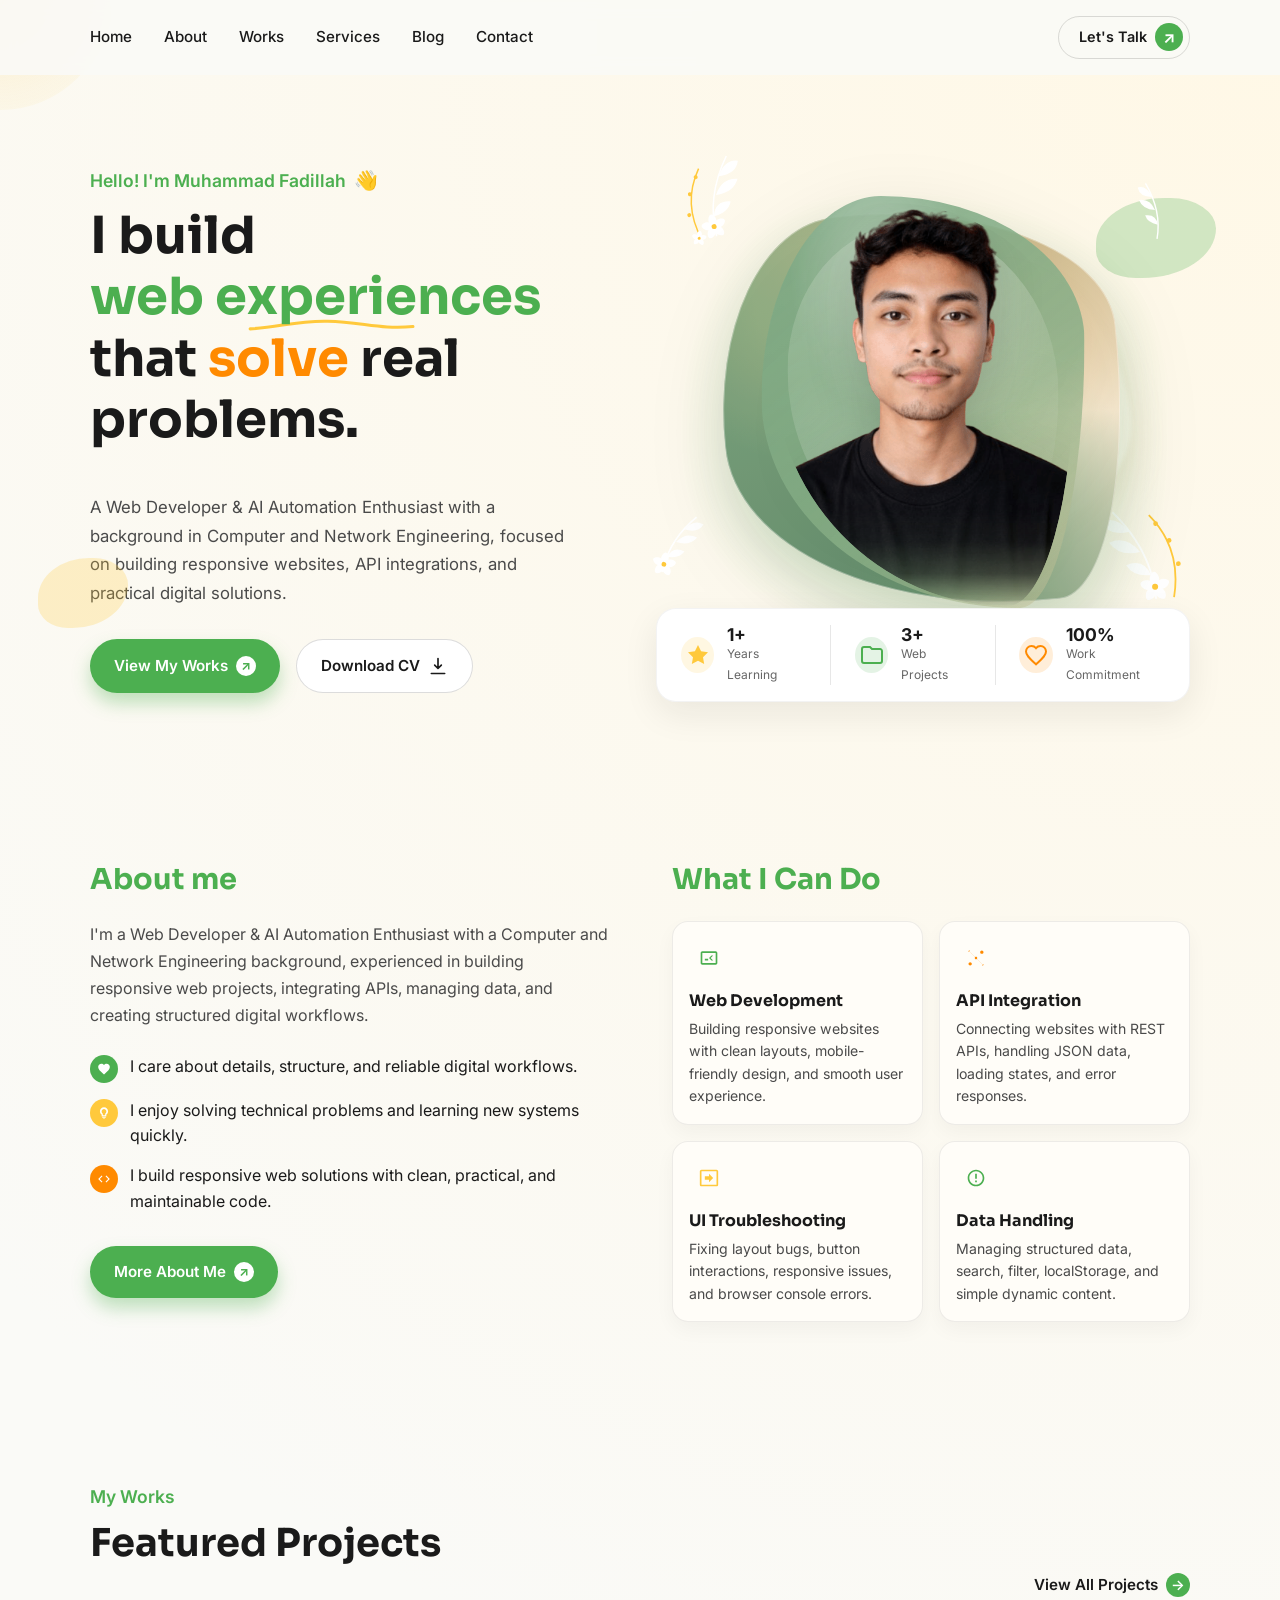
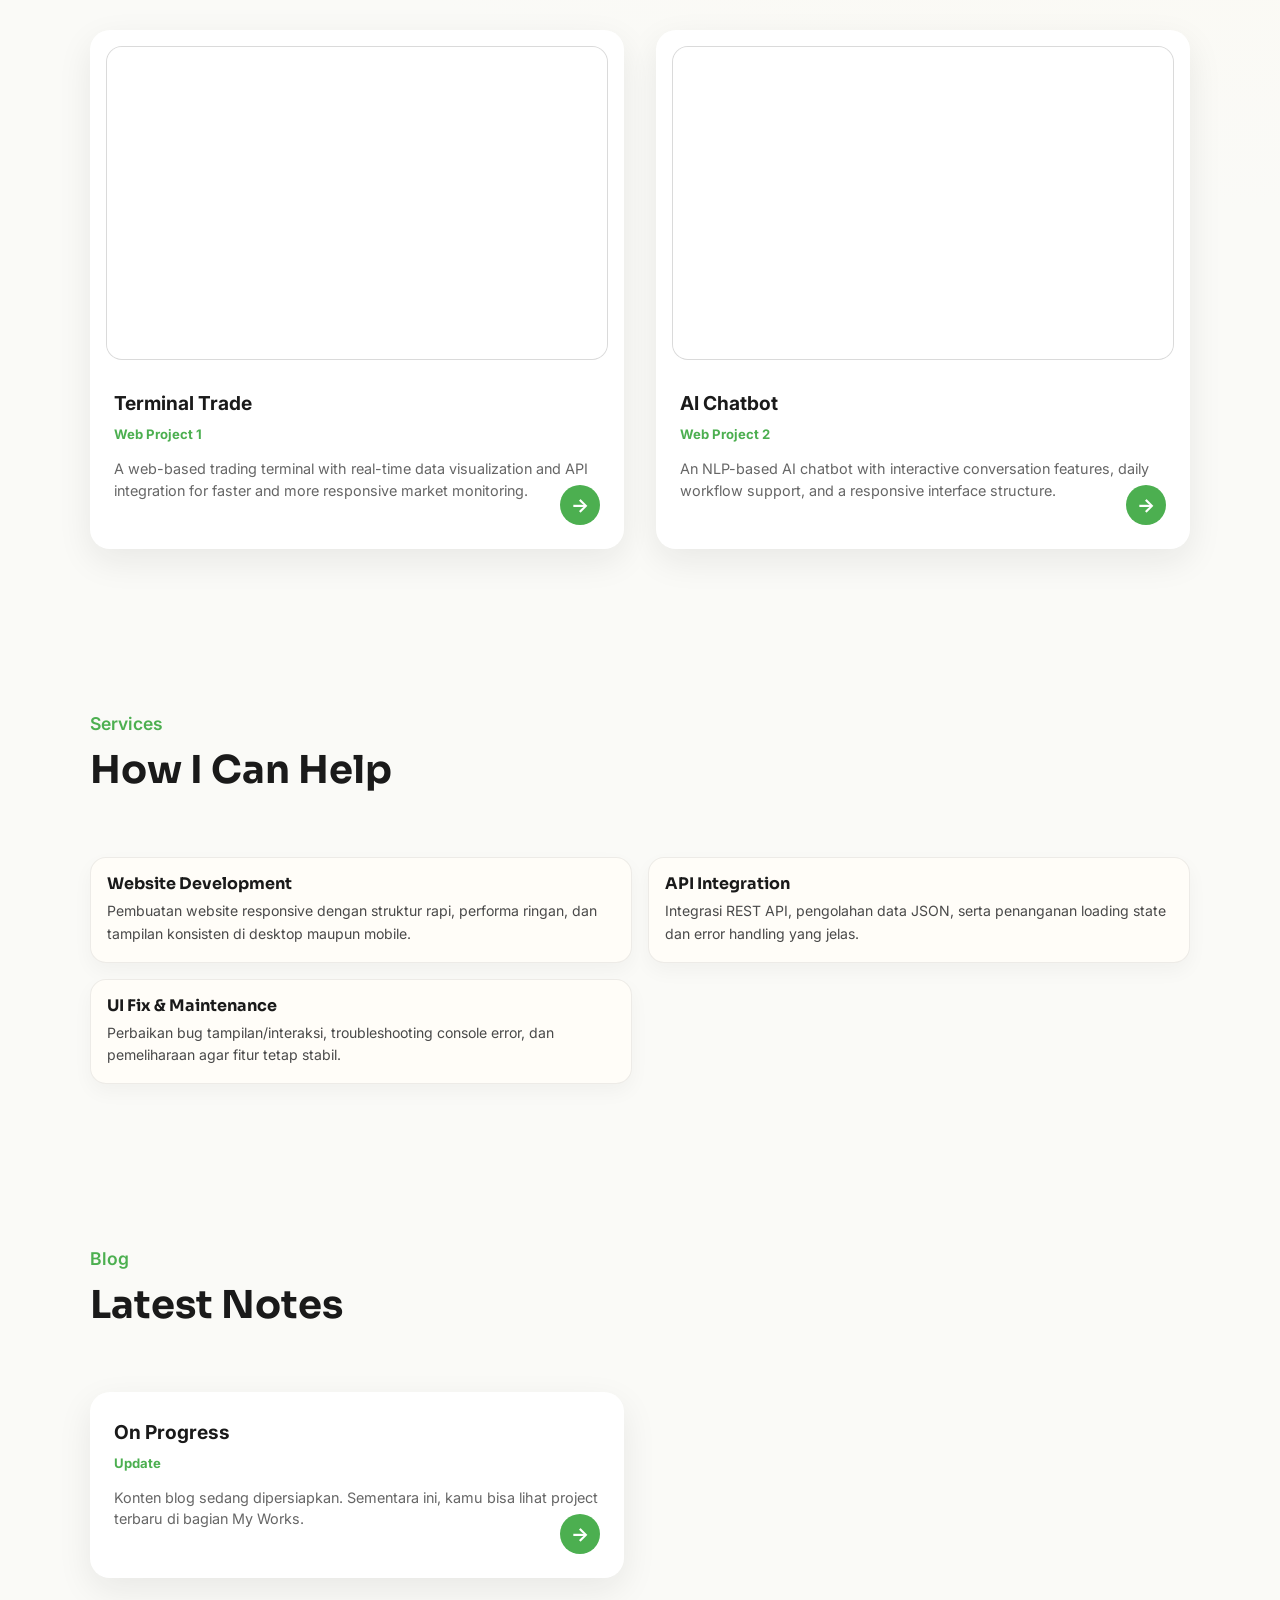
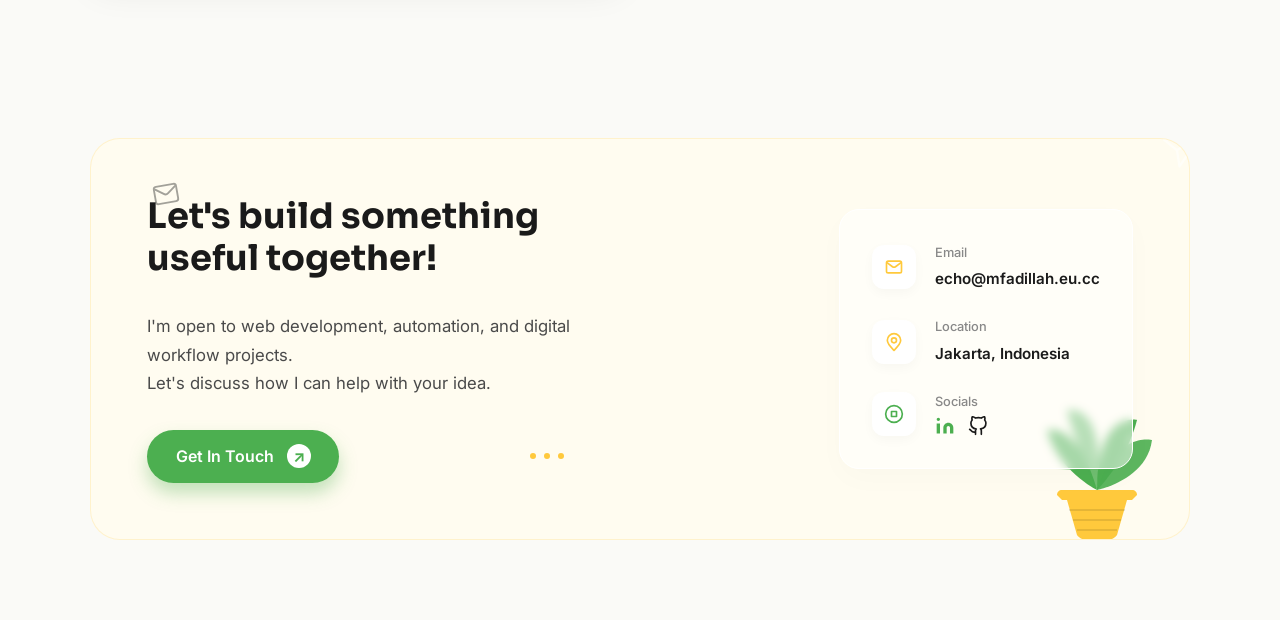
==== commit f98c3b04: "Fix Services and Blog navigation targets" ====
--- a/index.html
+++ b/index.html
@@ -343,6 +343,56 @@
         </div>
       </section>
 
+
+
+      <section id="services" class="section reveal">
+        <div class="container">
+          <div class="section-header">
+            <div>
+              <p class="section-subtitle">Services</p>
+              <h2>How I Can Help</h2>
+            </div>
+          </div>
+          <div class="skills-list">
+            <article class="skill-card">
+              <h3 class="skill-name">Website Development</h3>
+              <p class="skill-description">Pembuatan website responsive dengan struktur rapi, performa ringan, dan tampilan konsisten di desktop maupun mobile.</p>
+            </article>
+            <article class="skill-card">
+              <h3 class="skill-name">API Integration</h3>
+              <p class="skill-description">Integrasi REST API, pengolahan data JSON, serta penanganan loading state dan error handling yang jelas.</p>
+            </article>
+            <article class="skill-card">
+              <h3 class="skill-name">UI Fix & Maintenance</h3>
+              <p class="skill-description">Perbaikan bug tampilan/interaksi, troubleshooting console error, dan pemeliharaan agar fitur tetap stabil.</p>
+            </article>
+          </div>
+        </div>
+      </section>
+
+      <section id="blog" class="section reveal">
+        <div class="container">
+          <div class="section-header">
+            <div>
+              <p class="section-subtitle">Blog</p>
+              <h2>Latest Notes</h2>
+            </div>
+          </div>
+          <div class="project-grid">
+            <article class="project-card works-card">
+              <div class="works-content">
+                <h3>On Progress</h3>
+                <span class="tag works-tag">Update</span>
+                <p>Konten blog sedang dipersiapkan. Sementara ini, kamu bisa lihat project terbaru di bagian My Works.</p>
+                <a class="works-link" href="#projects" aria-label="Lihat project terbaru">
+                  <span class="icon-arrow">→</span>
+                </a>
+              </div>
+            </article>
+          </div>
+        </div>
+      </section>
+
       <section id="contact" class="section reveal">
         <div class="container">
           <div class="bottom-cta-wrap">
--- a/css/main.css
+++ b/css/main.css
@@ -282,6 +282,16 @@
 .doodle-leaf { bottom: 10%; right: -10%; transform: rotate(15deg); }
 .about-skills-split { display: grid; grid-template-columns: 1fr 1fr; gap: 4rem; align-items: start; }
 .about-me-column h2, .skills-column h2 { color: var(--sage); font-family: Sora, sans-serif; font-size: 1.8rem; margin-bottom: 1.5rem; }
+.about-me-column p { margin-top: 0; color: #4a4a4a; }
+.about-features { list-style: none; margin: 1.5rem 0; padding: 0; display: grid; gap: 0.9rem; }
+.about-features li { display: flex; align-items: flex-start; gap: 0.75rem; }
+.about-features li span { display: block; line-height: 1.6; }
+.feature-icon { width: 28px; height: 28px; border-radius: 999px; display: inline-flex; align-items: center; justify-content: center; flex-shrink: 0; margin-top: 0.1rem; }
+.feature-icon svg { width: 14px; height: 14px; }
+.bg-green { background: var(--sage); }
+.bg-yellow { background: var(--yellow); }
+.bg-orange { background: var(--orange); }
+.btn-more-about { margin-top: 0.5rem; }
 .skills-list {
   display: grid;
   grid-template-columns: repeat(2, minmax(0, 1fr));
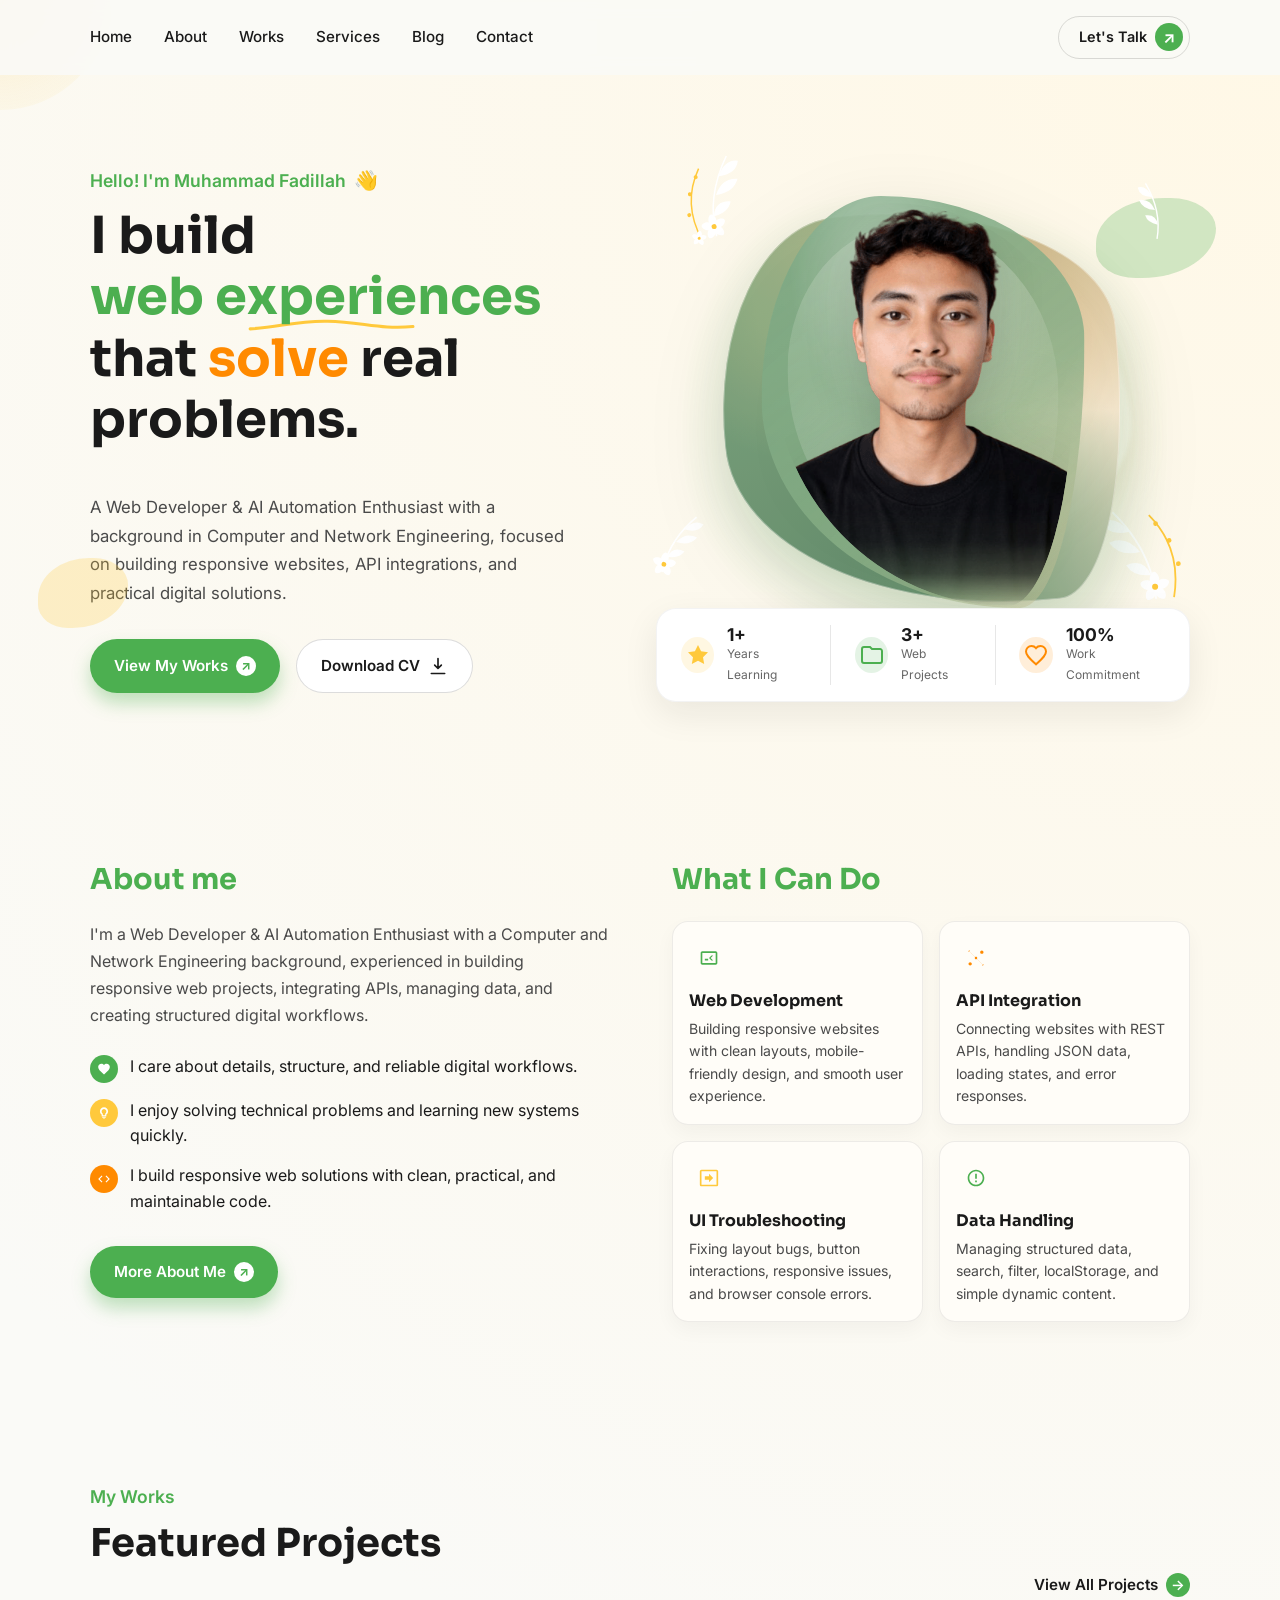
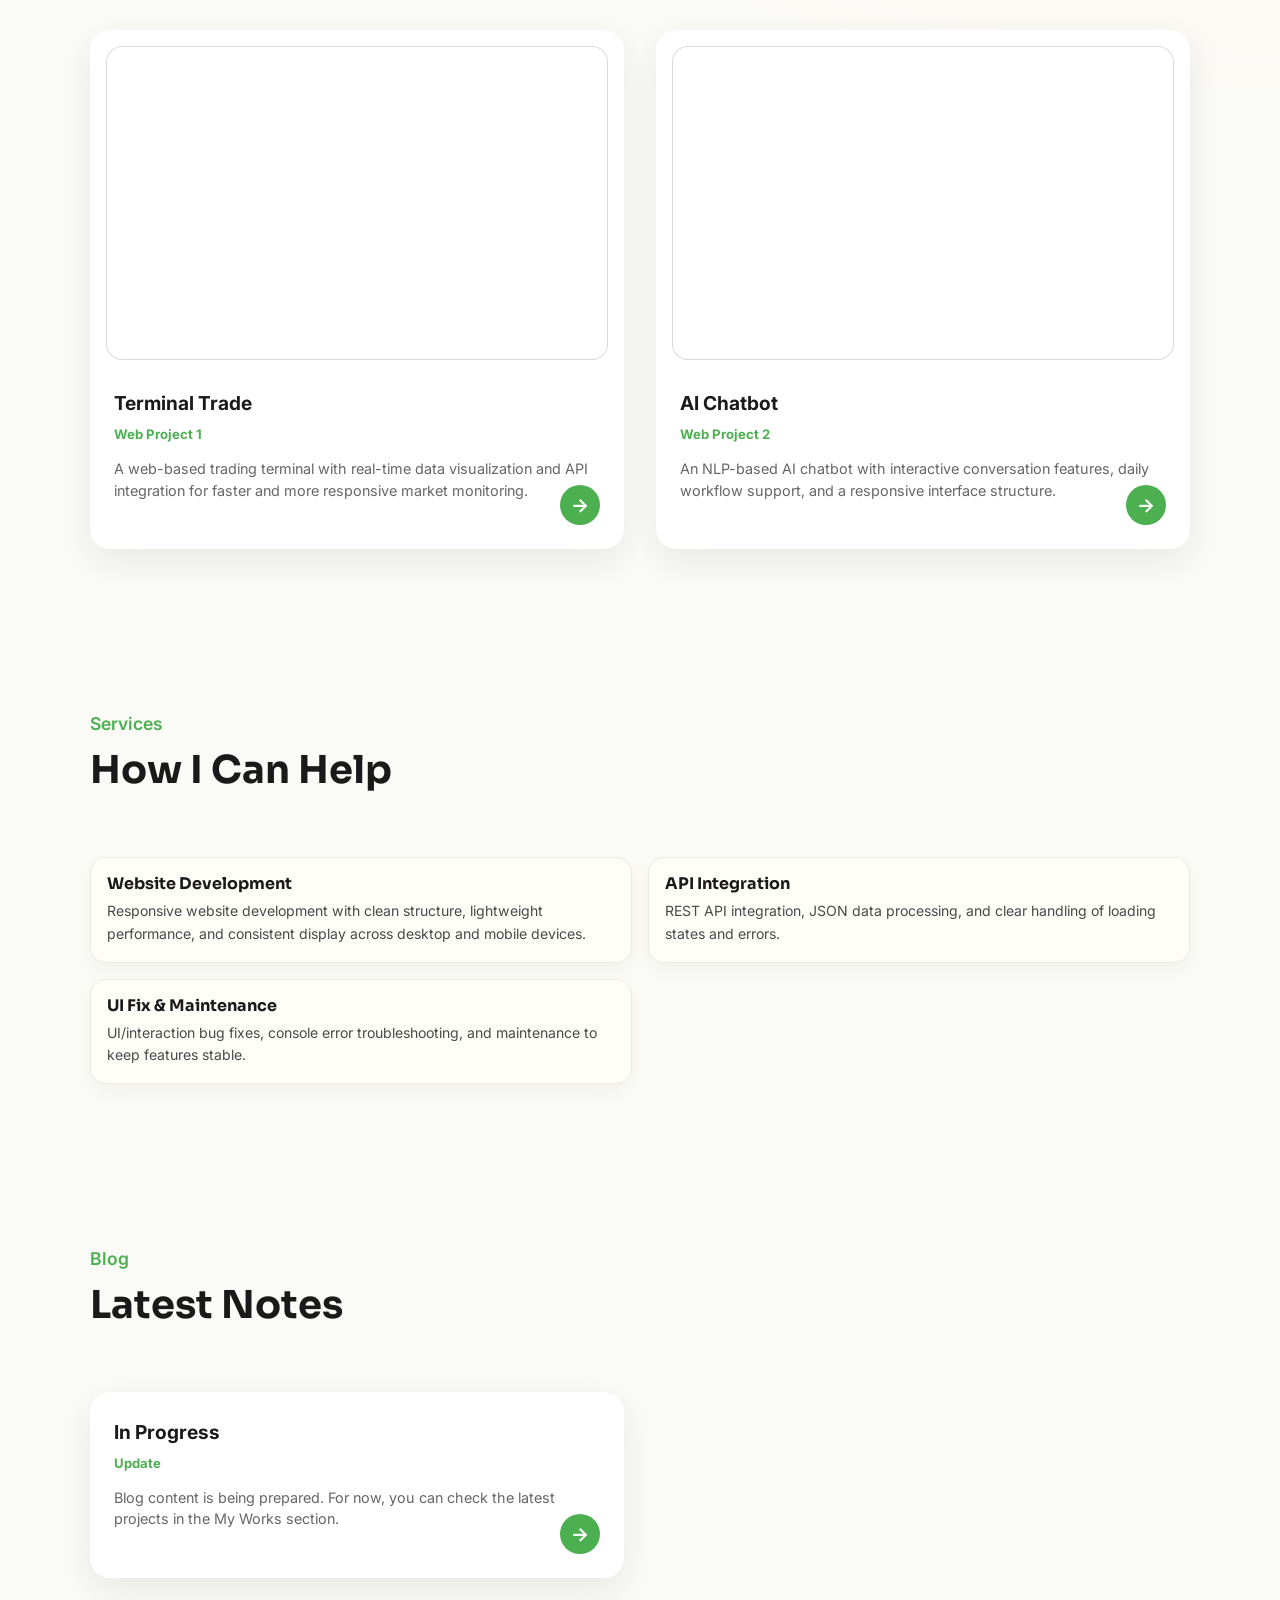
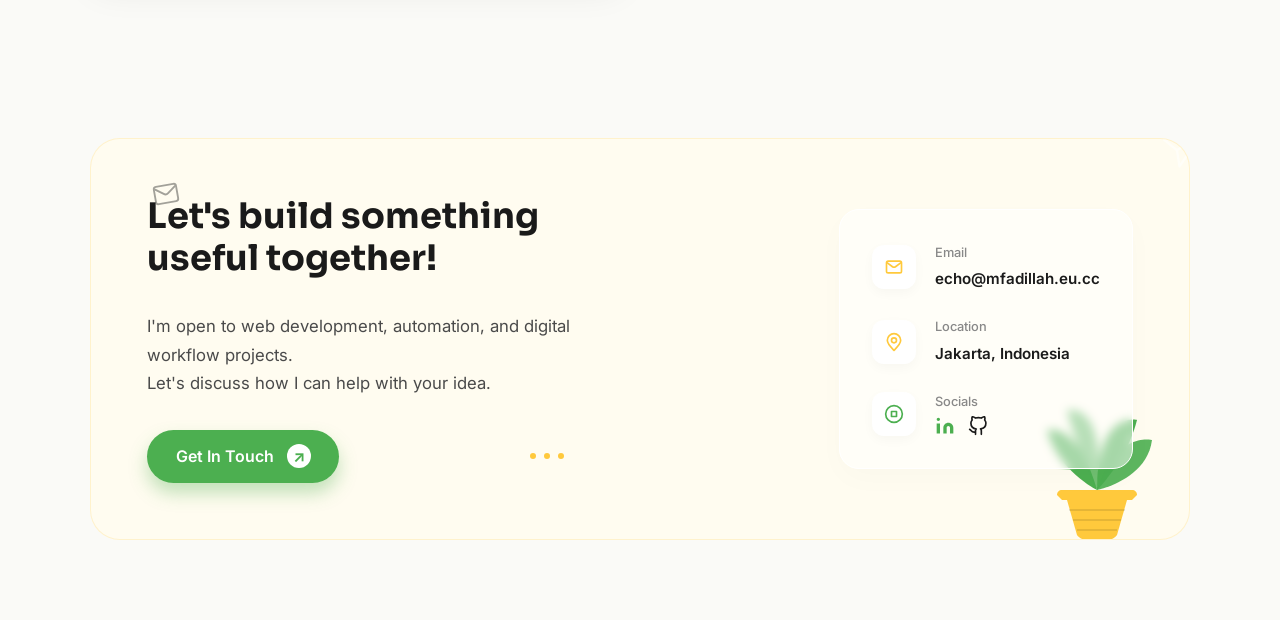
==== commit 3670f5e1: "Translate Services and Blog section text to English" ====
--- a/index.html
+++ b/index.html
@@ -356,15 +356,15 @@
           <div class="skills-list">
             <article class="skill-card">
               <h3 class="skill-name">Website Development</h3>
-              <p class="skill-description">Pembuatan website responsive dengan struktur rapi, performa ringan, dan tampilan konsisten di desktop maupun mobile.</p>
+              <p class="skill-description">Responsive website development with clean structure, lightweight performance, and consistent display across desktop and mobile devices.</p>
             </article>
             <article class="skill-card">
               <h3 class="skill-name">API Integration</h3>
-              <p class="skill-description">Integrasi REST API, pengolahan data JSON, serta penanganan loading state dan error handling yang jelas.</p>
+              <p class="skill-description">REST API integration, JSON data processing, and clear handling of loading states and errors.</p>
             </article>
             <article class="skill-card">
               <h3 class="skill-name">UI Fix & Maintenance</h3>
-              <p class="skill-description">Perbaikan bug tampilan/interaksi, troubleshooting console error, dan pemeliharaan agar fitur tetap stabil.</p>
+              <p class="skill-description">UI/interaction bug fixes, console error troubleshooting, and maintenance to keep features stable.</p>
             </article>
           </div>
         </div>
@@ -381,10 +381,10 @@
           <div class="project-grid">
             <article class="project-card works-card">
               <div class="works-content">
-                <h3>On Progress</h3>
+                <h3>In Progress</h3>
                 <span class="tag works-tag">Update</span>
-                <p>Konten blog sedang dipersiapkan. Sementara ini, kamu bisa lihat project terbaru di bagian My Works.</p>
-                <a class="works-link" href="#projects" aria-label="Lihat project terbaru">
+                <p>Blog content is being prepared. For now, you can check the latest projects in the My Works section.</p>
+                <a class="works-link" href="#projects" aria-label="View latest projects">
                   <span class="icon-arrow">→</span>
                 </a>
               </div>
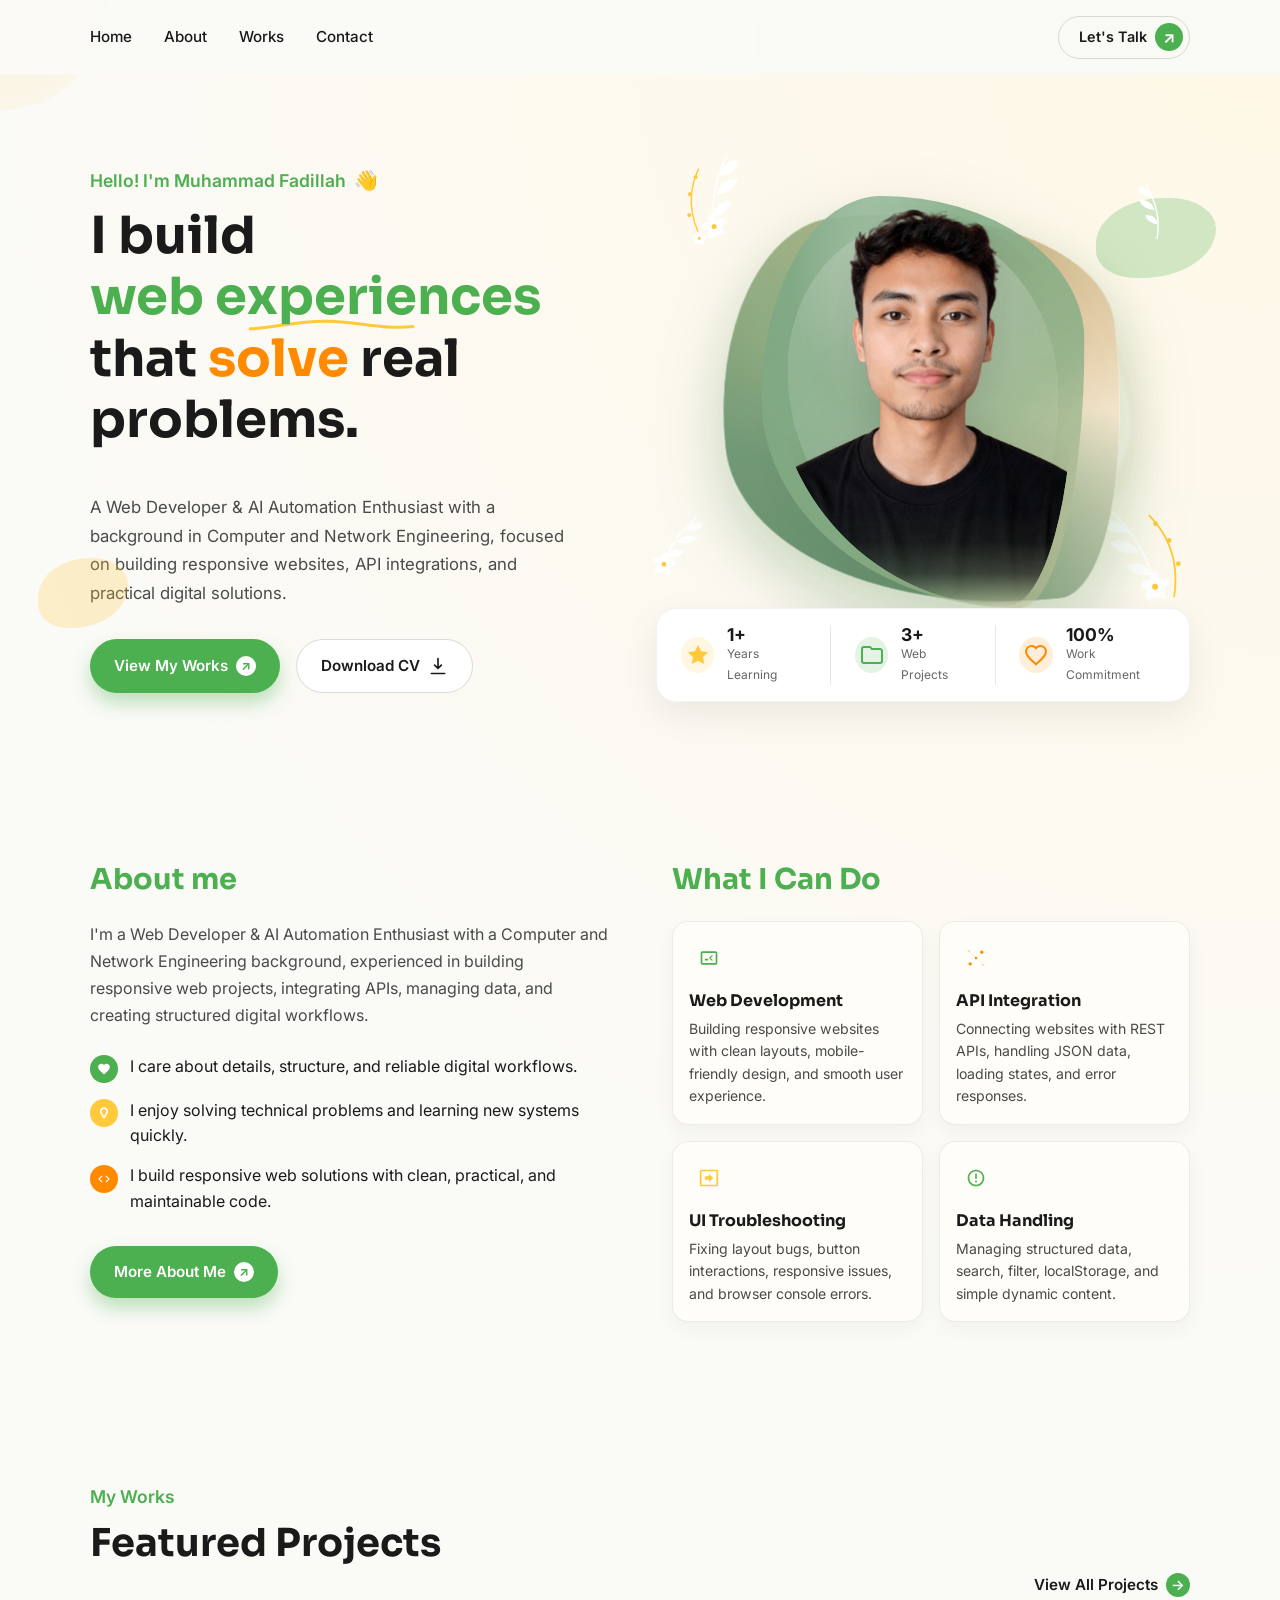
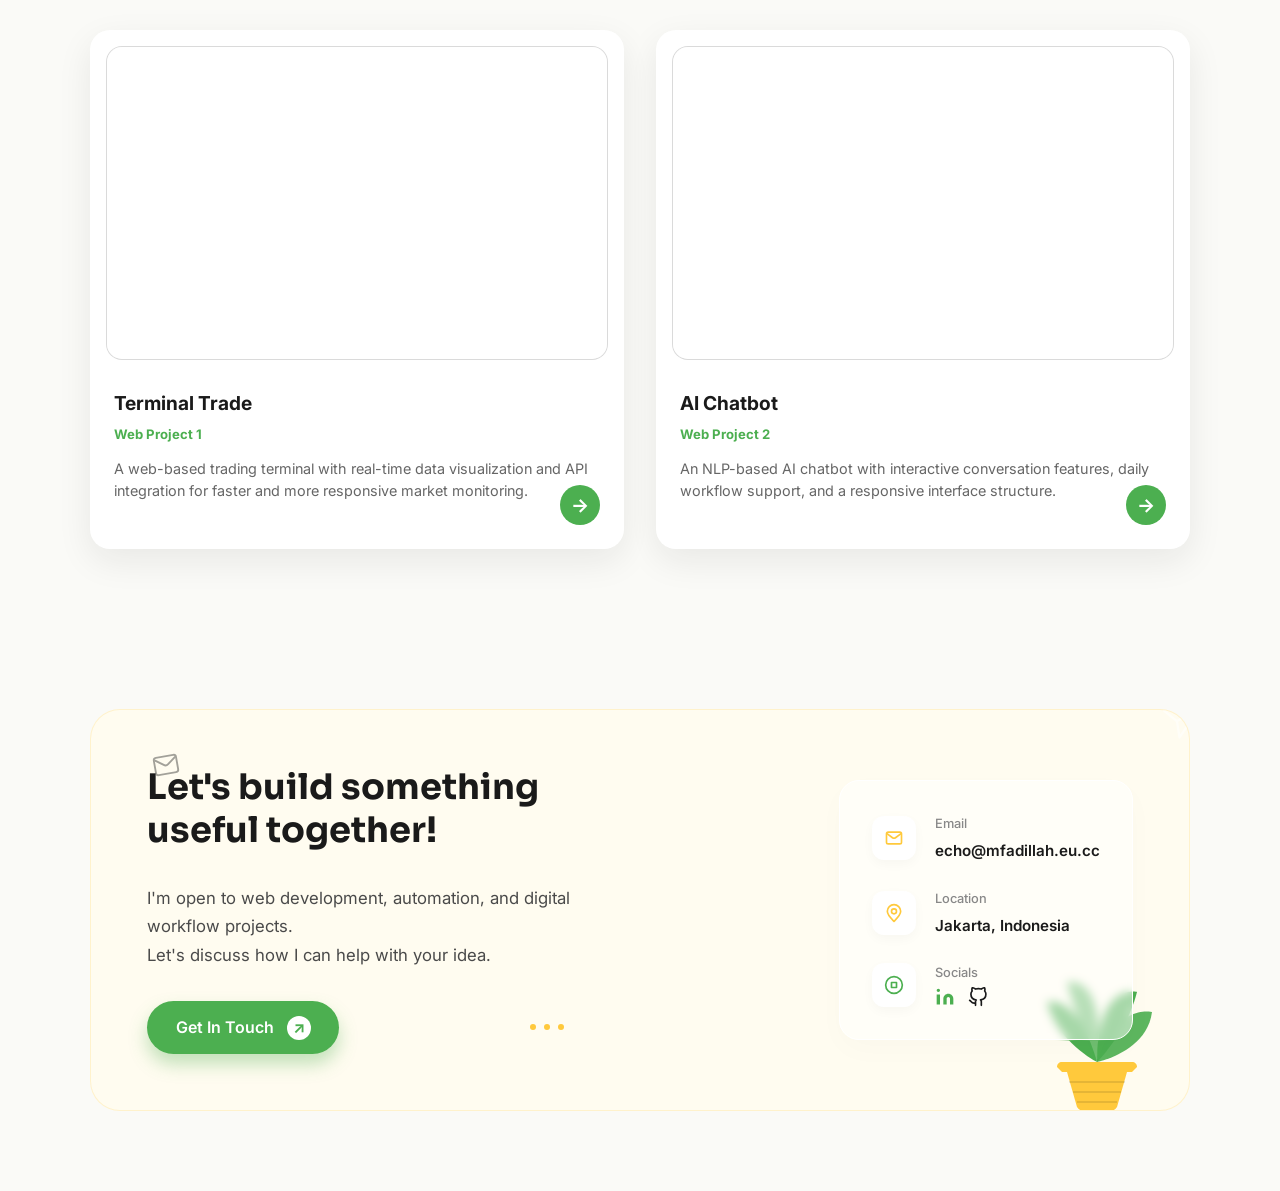
==== commit 8970332a: "Remove Services and Blog sections from homepage" ====
--- a/index.html
+++ b/index.html
@@ -63,8 +63,6 @@
           <a href="#hero">Home</a>
           <a href="#about">About</a>
           <a href="#projects">Works</a>
-          <a href="#services">Services</a>
-          <a href="#blog">Blog</a>
           <a href="#contact">Contact</a>
         </nav>
 
@@ -344,55 +342,6 @@
       </section>
 
 
-
-      <section id="services" class="section reveal">
-        <div class="container">
-          <div class="section-header">
-            <div>
-              <p class="section-subtitle">Services</p>
-              <h2>How I Can Help</h2>
-            </div>
-          </div>
-          <div class="skills-list">
-            <article class="skill-card">
-              <h3 class="skill-name">Website Development</h3>
-              <p class="skill-description">Responsive website development with clean structure, lightweight performance, and consistent display across desktop and mobile devices.</p>
-            </article>
-            <article class="skill-card">
-              <h3 class="skill-name">API Integration</h3>
-              <p class="skill-description">REST API integration, JSON data processing, and clear handling of loading states and errors.</p>
-            </article>
-            <article class="skill-card">
-              <h3 class="skill-name">UI Fix & Maintenance</h3>
-              <p class="skill-description">UI/interaction bug fixes, console error troubleshooting, and maintenance to keep features stable.</p>
-            </article>
-          </div>
-        </div>
-      </section>
-
-      <section id="blog" class="section reveal">
-        <div class="container">
-          <div class="section-header">
-            <div>
-              <p class="section-subtitle">Blog</p>
-              <h2>Latest Notes</h2>
-            </div>
-          </div>
-          <div class="project-grid">
-            <article class="project-card works-card">
-              <div class="works-content">
-                <h3>In Progress</h3>
-                <span class="tag works-tag">Update</span>
-                <p>Blog content is being prepared. For now, you can check the latest projects in the My Works section.</p>
-                <a class="works-link" href="#projects" aria-label="View latest projects">
-                  <span class="icon-arrow">→</span>
-                </a>
-              </div>
-            </article>
-          </div>
-        </div>
-      </section>
-
       <section id="contact" class="section reveal">
         <div class="container">
           <div class="bottom-cta-wrap">
